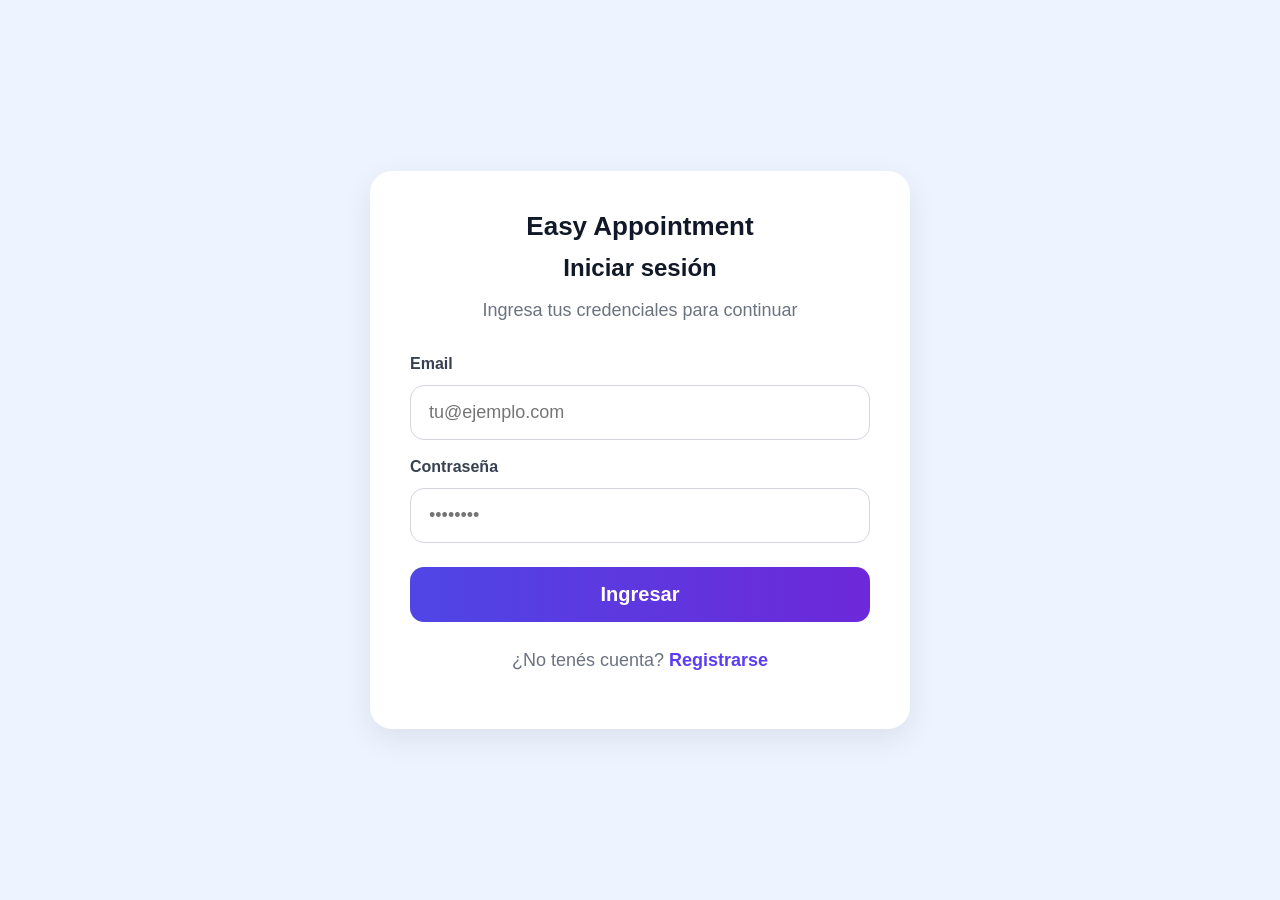
==== src/main/resources/static/admin.html @ d7b30b5c "Integro servicios, roles y frontend completo" ====
<!DOCTYPE html>
<html lang="es">
<head>
    <meta charset="UTF-8">
    <meta name="viewport" content="width=device-width, initial-scale=1.0">
    <title>Panel Administrador - Easy Appointment</title>
    <link rel="stylesheet" href="styles.css">
</head>
<body class="app-page">

    <header class="app-header">
        <div>
            <h1>Panel Administrador</h1>
            <p id="welcomeMessage"></p>
        </div>

        <button id="logoutButton" class="secondary-button">Cerrar sesión</button>
    </header>

    <main class="app-container">

        <section class="page-title-row">
            <h2>Gestión de servicios</h2>
        </section>

        <section class="app-card">
            <form id="serviceForm" class="admin-form">
                <div class="form-row">
                    <input type="text" id="serviceName" placeholder="Nombre del servicio">
                    <input type="number" id="serviceDuration" placeholder="Duración en minutos">
                    <input type="number" id="servicePrice" placeholder="Precio" step="0.01">
                    <button type="submit" class="primary-small-button">Crear servicio</button>
                </div>
            </form>

            <button id="btnLoadServices" class="secondary-button">Cargar servicios</button>

            <p id="servicesMessage" class="form-message"></p>

            <ul id="servicesList" class="professionals-list"></ul>
        </section>

        <section class="page-title-row">
            <h2>Gestión de profesionales</h2>
        </section>

        <section class="app-card">
            <form id="professionalForm" class="admin-form">
                <div class="form-row">
                    <input type="text" id="professionalFirstName" placeholder="Nombre">
                    <input type="text" id="professionalLastName" placeholder="Apellido">
                    <button type="submit" class="primary-small-button">Crear profesional</button>
                </div>
            </form>

            <button id="btnLoadProfessionals" class="secondary-button">Cargar profesionales</button>

            <p id="professionalsMessage" class="form-message"></p>

            <ul id="professionalsList" class="professionals-list"></ul>
        </section>

        <section class="page-title-row">
            <h2>Agenda general</h2>
        </section>

        <section class="app-card">
            <button id="btnLoadAllAppointments" class="primary-small-button">Cargar turnos</button>

            <p id="appointmentsMessage" class="form-message"></p>

            <div class="table-wrapper">
                <table class="appointments-table">
                    <thead>
                        <tr>
                            <th>Fecha</th>
                            <th>Hora</th>
                            <th>Cliente</th>
                            <th>Servicio</th>
                            <th>Profesional</th>
                            <th>Estado</th>
                            <th>Acción</th>
                        </tr>
                    </thead>
                    <tbody id="appointmentsTableBody">
                    </tbody>
                </table>
            </div>
        </section>

    </main>

    <script src="admin.js"></script>
</body>
</html>
---- src/main/resources/static/styles.css ----
* {
    box-sizing: border-box;
}

body {
    margin: 0;
    font-family: Arial, sans-serif;
    color: #111827;
}

/* =========================
   LOGIN / REGISTER
========================= */

.auth-page {
    min-height: 100vh;
    background-color: #eef4ff;
    display: flex;
    justify-content: center;
    align-items: center;
    padding: 24px;
}

.auth-container {
    width: 100%;
    max-width: 540px;
}

.auth-card {
    background-color: #ffffff;
    border-radius: 22px;
    padding: 40px;
    box-shadow: 0 10px 30px rgba(0, 0, 0, 0.08);
}

.brand-title {
    text-align: center;
    margin-top: 0;
    margin-bottom: 16px;
    font-size: 34px;
    font-weight: 700;
}

.auth-card h1,
.auth-card h2 {
    text-align: center;
    margin-top: 0;
    margin-bottom: 12px;
}

.auth-card h1 {
    font-size: 26px;
}

.auth-card h2 {
    font-size: 24px;
}

.auth-subtitle {
    text-align: center;
    color: #6b7280;
    font-size: 18px;
    margin-bottom: 28px;
}

.auth-form {
    display: flex;
    flex-direction: column;
    gap: 12px;
}

.auth-form label {
    font-size: 16px;
    font-weight: 700;
    color: #374151;
    margin-top: 6px;
}

.auth-form input {
    width: 100%;
    padding: 16px 18px;
    border: 1px solid #d1d5db;
    border-radius: 14px;
    font-size: 18px;
    background-color: #fff;
    outline: none;
    transition: all 0.2s ease;
}

.auth-form input:focus {
    border-color: #6d4cff;
    box-shadow: 0 0 0 3px rgba(109, 76, 255, 0.15);
}

.primary-button {
    width: 100%;
    margin-top: 12px;
    padding: 16px;
    border: none;
    border-radius: 14px;
    background: linear-gradient(90deg, #4f46e5, #6d28d9);
    color: white;
    font-size: 20px;
    font-weight: 700;
    cursor: pointer;
    transition: opacity 0.2s ease;
}

.primary-button:hover {
    opacity: 0.92;
}

.auth-link {
    text-align: center;
    margin-top: 28px;
    color: #6b7280;
    font-size: 18px;
}

.auth-link a {
    color: #5b3df5;
    font-weight: 700;
    text-decoration: none;
}

.auth-link a:hover {
    text-decoration: underline;
}

.auth-message {
    display: none;
    margin-top: 8px;
    padding: 14px 16px;
    border-radius: 12px;
    font-size: 16px;
    line-height: 1.4;
}

.auth-message.error {
    display: block;
    background-color: #fef2f2;
    border: 1px solid #fecaca;
    color: #dc2626;
}

.auth-message.success {
    display: block;
    background-color: #f0fdf4;
    border: 1px solid #bbf7d0;
    color: #16a34a;
}

/* =========================
   CLIENT HOME
========================= */

.app-page {
    min-height: 100vh;
    background: linear-gradient(135deg, #eef4ff, #fff1fb);
}

.app-header {
    display: flex;
    justify-content: space-between;
    align-items: center;
    padding: 28px 42px;
    background-color: #ffffff;
    border-bottom: 1px solid #e5e7eb;
}

.app-header h1 {
    margin: 0;
    font-size: 32px;
}

.app-header p {
    margin: 8px 0 0;
    color: #4b5563;
    font-size: 16px;
}

.app-container {
    width: 92%;
    max-width: 980px;
    margin: 32px auto;
}

.page-title-row {
    display: flex;
    justify-content: space-between;
    align-items: center;
    margin-bottom: 14px;
}

.page-title-row h2 {
    margin: 0;
    font-size: 26px;
}

.app-card {
    background-color: #ffffff;
    border-radius: 18px;
    padding: 28px;
    margin-bottom: 32px;
    box-shadow: 0 10px 28px rgba(15, 23, 42, 0.08);
}

.appointment-form {
    display: flex;
    flex-direction: column;
    gap: 18px;
}

.form-group {
    display: flex;
    flex-direction: column;
    gap: 8px;
}

.form-group label {
    font-weight: 700;
    color: #374151;
}

.form-group input,
.form-group select {
    width: 100%;
    padding: 14px 16px;
    border: 1px solid #d1d5db;
    border-radius: 12px;
    font-size: 16px;
    background-color: #ffffff;
    outline: none;
}

.form-group input:focus,
.form-group select:focus {
    border-color: #a855f7;
    box-shadow: 0 0 0 3px rgba(168, 85, 247, 0.16);
}

.primary-small-button {
    padding: 10px 18px;
    border: none;
    border-radius: 10px;
    background: linear-gradient(90deg, #7c3aed, #a21caf);
    color: white;
    font-weight: 700;
    cursor: pointer;
}

.secondary-button {
    padding: 10px 16px;
    border: none;
    border-radius: 10px;
    background-color: #f3f4f6;
    color: #374151;
    font-weight: 700;
    cursor: pointer;
}

.secondary-button:hover,
.primary-small-button:hover {
    opacity: 0.9;
}

.form-message {
    margin: 0;
    font-size: 15px;
}

.appointments-list {
    list-style: none;
    padding: 0;
    margin: 0;
}

.appointments-list li {
    display: flex;
    justify-content: space-between;
    align-items: center;
    gap: 16px;
    background-color: #f9fafb;
    border: 1px solid #e5e7eb;
    border-radius: 14px;
    padding: 18px;
    margin-bottom: 14px;
    font-size: 16px;
}

.appointments-list button {
    padding: 8px 14px;
    border: none;
    border-radius: 10px;
    background-color: #fee2e2;
    color: #dc2626;
    font-weight: 700;
    cursor: pointer;
}

.appointments-list button:hover {
    background-color: #fecaca;
}


/* =========================
   ADMIN PANEL
========================= */

.admin-form {
    margin-bottom: 18px;
}

.form-row {
    display: flex;
    gap: 12px;
    align-items: center;
    flex-wrap: wrap;
}

.form-row input {
    flex: 1;
    min-width: 180px;
    padding: 13px 15px;
    border: 1px solid #d1d5db;
    border-radius: 12px;
    font-size: 16px;
    outline: none;
}

.form-row input:focus {
    border-color: #a855f7;
    box-shadow: 0 0 0 3px rgba(168, 85, 247, 0.16);
}

.professionals-list {
    list-style: none;
    padding: 0;
    margin: 20px 0 0;
}

.professionals-list li {
    display: flex;
    justify-content: space-between;
    align-items: center;
    background-color: #f9fafb;
    border: 1px solid #e5e7eb;
    border-radius: 14px;
    padding: 14px 18px;
    margin-bottom: 12px;
    font-size: 16px;
}

.professionals-list button {
    border: none;
    border-radius: 10px;
    padding: 8px 14px;
    background-color: #fee2e2;
    color: #dc2626;
    font-weight: 700;
    cursor: pointer;
}

.professionals-list button:hover {
    background-color: #fecaca;
}

.table-wrapper {
    width: 100%;
    overflow-x: auto;
    margin-top: 18px;
}

.appointments-table {
    width: 100%;
    border-collapse: collapse;
    background-color: white;
    border-radius: 14px;
    overflow: hidden;
}

.appointments-table th,
.appointments-table td {
    padding: 14px 16px;
    text-align: left;
    border-bottom: 1px solid #e5e7eb;
}

.appointments-table th {
    background-color: #f9fafb;
    color: #374151;
    font-size: 14px;
    text-transform: uppercase;
}

.appointments-table td {
    font-size: 15px;
}

.appointments-table tr:hover {
    background-color: #f9fafb;
}

.appointments-table button {
    border: none;
    border-radius: 10px;
    padding: 8px 14px;
    background-color: #fee2e2;
    color: #dc2626;
    font-weight: 700;
    cursor: pointer;
}

.appointments-table button:hover {
    background-color: #fecaca;
}


.appointment-item {
    align-items: flex-start;
}

.appointment-info {
    display: flex;
    flex-direction: column;
    gap: 6px;
}

.appointment-info p {
    margin: 0;
    color: #374151;
}

.status {
    display: inline-block;
    padding: 4px 10px;
    border-radius: 999px;
    font-size: 13px;
    font-weight: 700;
}

.status.active {
    background-color: #dcfce7;
    color: #16a34a;
}

.status.cancelled {
    background-color: #fee2e2;
    color: #dc2626;
}

.status.finished {
    background-color: #e0e7ff;
    color: #4338ca;
}
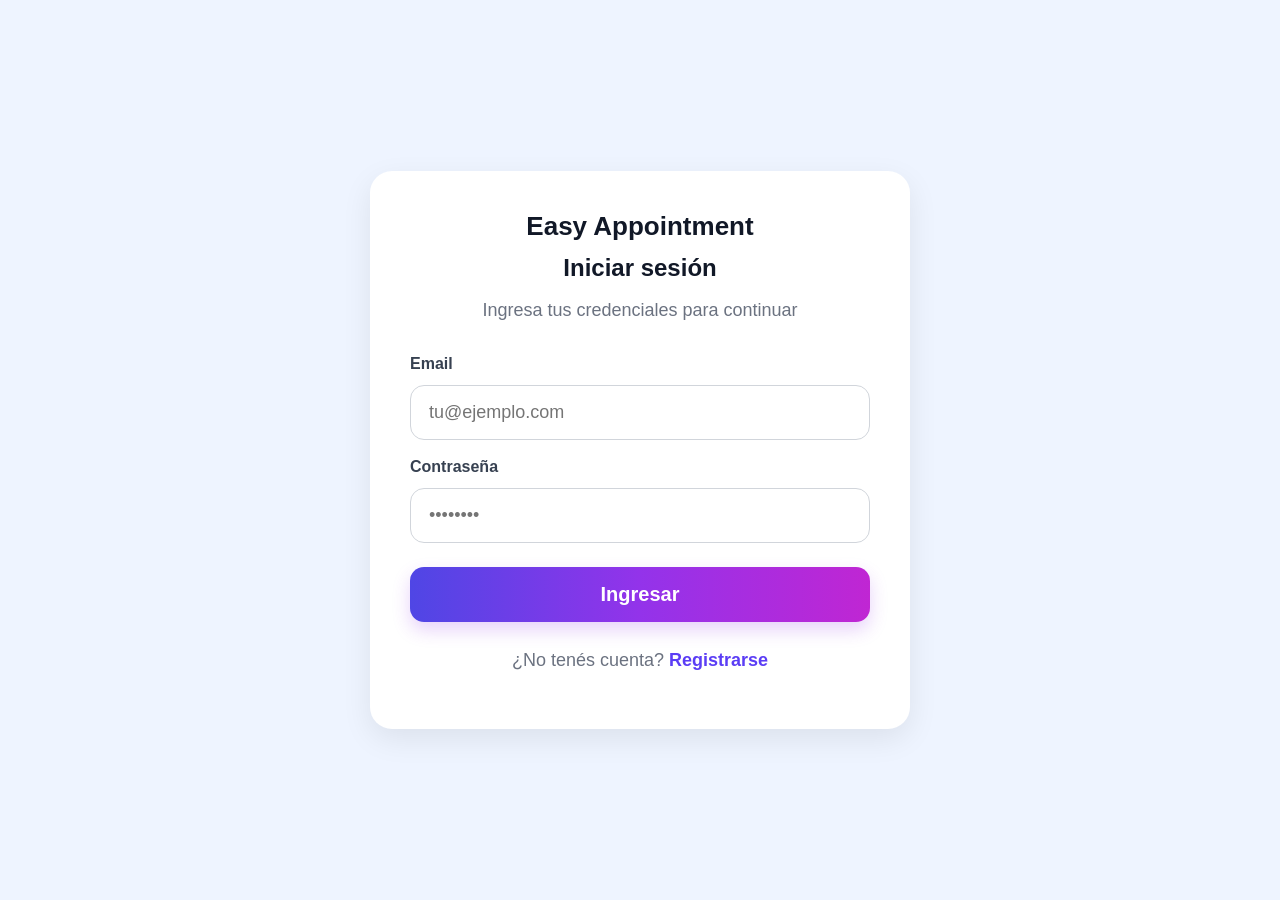
==== commit e425353b: "Mejoro diseño, validaciones y panel administrador" ====
--- a/src/main/resources/static/admin.html
+++ b/src/main/resources/static/admin.html
@@ -6,86 +6,133 @@
     <title>Panel Administrador - Easy Appointment</title>
     <link rel="stylesheet" href="styles.css">
 </head>
-<body class="app-page">
+<body class="app-page admin-page">
 
-    <header class="app-header">
-        <div>
+    <header class="app-header admin-header">
+        <div class="admin-header-content">
+            <span class="admin-eyebrow">Panel de gestión</span>
             <h1>Panel Administrador</h1>
             <p id="welcomeMessage"></p>
+            <p class="admin-header-subtitle">Gestioná servicios, profesionales y turnos desde un solo lugar.</p>
         </div>
 
         <button id="logoutButton" class="secondary-button">Cerrar sesión</button>
     </header>
 
-    <main class="app-container">
+    <main class="app-container admin-container">
 
-        <section class="page-title-row">
-            <h2>Gestión de servicios</h2>
+        <section class="dashboard-grid">
+            <article class="dashboard-card">
+                <span class="dashboard-label">Servicios</span>
+                <strong id="servicesCounter" class="dashboard-number">0</strong>
+            </article>
+
+            <article class="dashboard-card">
+                <span class="dashboard-label">Profesionales</span>
+                <strong id="professionalsCounter" class="dashboard-number">0</strong>
+            </article>
+
+            <article class="dashboard-card">
+                <span class="dashboard-label">Turnos activos</span>
+                <strong id="activeAppointmentsCounter" class="dashboard-number">0</strong>
+            </article>
+
+            <article class="dashboard-card">
+                <span class="dashboard-label">Turnos cancelados</span>
+                <strong id="cancelledAppointmentsCounter" class="dashboard-number">0</strong>
+            </article>
         </section>
 
-        <section class="app-card">
-            <form id="serviceForm" class="admin-form">
-                <div class="form-row">
-                    <input type="text" id="serviceName" placeholder="Nombre del servicio">
-                    <input type="number" id="serviceDuration" placeholder="Duración en minutos">
-                    <input type="number" id="servicePrice" placeholder="Precio" step="0.01">
-                    <button type="submit" class="primary-small-button">Crear servicio</button>
-                </div>
-            </form>
+        <section class="admin-tabs">
+            <button class="admin-section-tab active" data-target="servicesPanel" type="button">
+                Gestión de servicios
+            </button>
 
-            <button id="btnLoadServices" class="secondary-button">Cargar servicios</button>
+            <button class="admin-section-tab" data-target="professionalsPanel" type="button">
+                Gestión de profesionales
+            </button>
 
-            <p id="servicesMessage" class="form-message"></p>
-
-            <ul id="servicesList" class="professionals-list"></ul>
+            <button class="admin-section-tab" data-target="appointmentsPanel" type="button">
+                Agenda general
+            </button>
         </section>
 
-        <section class="page-title-row">
-            <h2>Gestión de profesionales</h2>
+        <section id="servicesPanel" class="admin-section-panel active">
+            <section class="page-title-row">
+                <h2>Gestión de servicios</h2>
+            </section>
+
+            <section class="app-card">
+                <form id="serviceForm" class="admin-form">
+                    <div class="form-row">
+                        <input type="text" id="serviceName" placeholder="Nombre del servicio" required>
+                        <input type="number" id="serviceDuration" placeholder="Duración en minutos" min="1" required>
+                        <input type="number" id="servicePrice" placeholder="Precio" min="0.01" step="0.01" required>
+                        <button type="submit" class="primary-small-button">Crear servicio</button>
+                    </div>
+                </form>
+
+                <p id="servicesMessage" class="form-message"></p>
+
+                <ul id="servicesList" class="professionals-list"></ul>
+            </section>
         </section>
 
-        <section class="app-card">
-            <form id="professionalForm" class="admin-form">
-                <div class="form-row">
-                    <input type="text" id="professionalFirstName" placeholder="Nombre">
-                    <input type="text" id="professionalLastName" placeholder="Apellido">
-                    <button type="submit" class="primary-small-button">Crear profesional</button>
-                </div>
-            </form>
+        <section id="professionalsPanel" class="admin-section-panel">
+            <section class="page-title-row">
+                <h2>Gestión de profesionales</h2>
+            </section>
 
-            <button id="btnLoadProfessionals" class="secondary-button">Cargar profesionales</button>
+            <section class="app-card">
+                <form id="professionalForm" class="admin-form">
+                    <div class="form-row">
+                        <input type="text" id="professionalFirstName" placeholder="Nombre" required>
+                        <input type="text" id="professionalLastName" placeholder="Apellido" required>
+                        <button type="submit" class="primary-small-button">Crear profesional</button>
+                    </div>
+                </form>
 
-            <p id="professionalsMessage" class="form-message"></p>
+                <p id="professionalsMessage" class="form-message"></p>
 
-            <ul id="professionalsList" class="professionals-list"></ul>
+                <ul id="professionalsList" class="professionals-list"></ul>
+            </section>
         </section>
 
-        <section class="page-title-row">
-            <h2>Agenda general</h2>
-        </section>
+        <section id="appointmentsPanel" class="admin-section-panel">
+            <section class="page-title-row agenda-header-row">
+                <h2>Agenda general</h2>
 
-        <section class="app-card">
-            <button id="btnLoadAllAppointments" class="primary-small-button">Cargar turnos</button>
+                <div class="filter-group">
+                    <label for="appointmentStatusFilter">Filtrar por estado</label>
+                    <select id="appointmentStatusFilter">
+                        <option value="ALL">Todos</option>
+                        <option value="ACTIVE">Activos</option>
+                        <option value="CANCELLED">Cancelados</option>
+                    </select>
+                </div>
+            </section>
 
-            <p id="appointmentsMessage" class="form-message"></p>
+            <section class="app-card agenda-card">
+                <p id="appointmentsMessage" class="form-message"></p>
 
-            <div class="table-wrapper">
-                <table class="appointments-table">
-                    <thead>
-                        <tr>
-                            <th>Fecha</th>
-                            <th>Hora</th>
-                            <th>Cliente</th>
-                            <th>Servicio</th>
-                            <th>Profesional</th>
-                            <th>Estado</th>
-                            <th>Acción</th>
-                        </tr>
-                    </thead>
-                    <tbody id="appointmentsTableBody">
-                    </tbody>
-                </table>
-            </div>
+                <div class="table-wrapper">
+                    <table class="appointments-table">
+                        <thead>
+                            <tr>
+                                <th>Fecha</th>
+                                <th>Hora</th>
+                                <th>Cliente</th>
+                                <th>Servicio</th>
+                                <th>Profesional</th>
+                                <th>Estado</th>
+                                <th>Acción</th>
+                            </tr>
+                        </thead>
+                        <tbody id="appointmentsTableBody">
+                        </tbody>
+                    </table>
+                </div>
+            </section>
         </section>
 
     </main>
--- a/src/main/resources/static/styles.css
+++ b/src/main/resources/static/styles.css
@@ -452,4 +452,864 @@
 .status.finished {
     background-color: #e0e7ff;
     color: #4338ca;
+}
+
+/* =========================
+   ICON BUTTONS / TOOLTIPS
+========================= */
+
+.icon-action-button {
+    position: relative;
+    width: 38px;
+    height: 38px;
+    border: none;
+    border-radius: 12px;
+    display: inline-flex;
+    justify-content: center;
+    align-items: center;
+    cursor: pointer;
+    font-size: 17px;
+    transition: transform 0.2s ease, background-color 0.2s ease, box-shadow 0.2s ease;
+}
+
+.danger-icon-button {
+    background-color: #fee2e2;
+    color: #dc2626;
+}
+
+.danger-icon-button:hover {
+    background-color: #fecaca;
+    transform: translateY(-2px);
+    box-shadow: 0 8px 18px rgba(220, 38, 38, 0.18);
+}
+
+.icon-action-button::after {
+    content: attr(data-tooltip);
+    position: absolute;
+    bottom: 120%;
+    right: 50%;
+    transform: translateX(50%) translateY(4px);
+    background-color: #111827;
+    color: #ffffff;
+    padding: 6px 10px;
+    border-radius: 8px;
+    font-size: 12px;
+    font-weight: 700;
+    white-space: nowrap;
+    opacity: 0;
+    pointer-events: none;
+    transition: opacity 0.2s ease, transform 0.2s ease;
+    z-index: 10;
+}
+
+.icon-action-button::before {
+    content: "";
+    position: absolute;
+    bottom: 105%;
+    right: 50%;
+    transform: translateX(50%);
+    border-width: 5px;
+    border-style: solid;
+    border-color: #111827 transparent transparent transparent;
+    opacity: 0;
+    transition: opacity 0.2s ease;
+    z-index: 10;
+}
+
+.icon-action-button:hover::after,
+.icon-action-button:hover::before {
+    opacity: 1;
+}
+
+.icon-action-button:hover::after {
+    transform: translateX(50%) translateY(0);
+}
+
+
+/* =========================
+   VISUAL UPGRADE
+========================= */
+
+.app-page {
+    background:
+        radial-gradient(circle at top left, rgba(124, 58, 237, 0.10), transparent 28%),
+        radial-gradient(circle at top right, rgba(236, 72, 153, 0.10), transparent 30%),
+        linear-gradient(135deg, #eef4ff, #fff1fb);
+}
+
+.app-header {
+    position: sticky;
+    top: 0;
+    z-index: 20;
+    background-color: rgba(255, 255, 255, 0.92);
+    backdrop-filter: blur(10px);
+    box-shadow: 0 4px 18px rgba(15, 23, 42, 0.06);
+}
+
+.app-header h1 {
+    letter-spacing: -0.5px;
+}
+
+.app-container {
+    animation: fadeInUp 0.35s ease;
+}
+
+.page-title-row h2 {
+    position: relative;
+    padding-left: 16px;
+}
+
+.page-title-row h2::before {
+    content: "";
+    position: absolute;
+    left: 0;
+    top: 4px;
+    width: 5px;
+    height: 28px;
+    border-radius: 999px;
+    background: linear-gradient(180deg, #7c3aed, #ec4899);
+}
+
+.app-card {
+    border: 1px solid rgba(226, 232, 240, 0.9);
+    transition: transform 0.2s ease, box-shadow 0.2s ease;
+}
+
+.app-card:hover {
+    transform: translateY(-2px);
+    box-shadow: 0 14px 34px rgba(15, 23, 42, 0.10);
+}
+
+.primary-button,
+.primary-small-button {
+    background: linear-gradient(90deg, #4f46e5, #9333ea, #c026d3);
+    box-shadow: 0 8px 18px rgba(147, 51, 234, 0.22);
+    transition: transform 0.2s ease, box-shadow 0.2s ease, opacity 0.2s ease;
+}
+
+.primary-button:hover,
+.primary-small-button:hover {
+    transform: translateY(-2px);
+    box-shadow: 0 12px 26px rgba(147, 51, 234, 0.28);
+    opacity: 0.96;
+}
+
+.secondary-button {
+    transition: transform 0.2s ease, background-color 0.2s ease;
+}
+
+.secondary-button:hover {
+    transform: translateY(-1px);
+    background-color: #e5e7eb;
+}
+
+.professionals-list li,
+.appointments-list li {
+    transition: transform 0.2s ease, border-color 0.2s ease, box-shadow 0.2s ease;
+}
+
+.professionals-list li:hover,
+.appointments-list li:hover {
+    transform: translateX(4px);
+    border-color: rgba(168, 85, 247, 0.35);
+    box-shadow: 0 8px 20px rgba(15, 23, 42, 0.06);
+}
+
+.form-row input,
+.form-group input,
+.form-group select {
+    transition: border-color 0.2s ease, box-shadow 0.2s ease, transform 0.2s ease;
+}
+
+.form-row input:focus,
+.form-group input:focus,
+.form-group select:focus {
+    transform: translateY(-1px);
+}
+
+.appointments-table {
+    box-shadow: 0 8px 22px rgba(15, 23, 42, 0.04);
+}
+
+.appointments-table th {
+    letter-spacing: 0.4px;
+}
+
+.appointments-table tr {
+    transition: background-color 0.2s ease;
+}
+
+.status {
+    letter-spacing: 0.3px;
+}
+
+@keyframes fadeInUp {
+    from {
+        opacity: 0;
+        transform: translateY(12px);
+    }
+
+    to {
+        opacity: 1;
+        transform: translateY(0);
+    }
+}
+
+
+/* =========================
+   FORM MESSAGES
+========================= */
+
+.form-message {
+    display: none;
+    margin-top: 4px;
+    padding: 14px 16px;
+    border-radius: 12px;
+    font-size: 15px;
+    font-weight: 600;
+}
+
+.form-message.success {
+    display: block;
+    background-color: #f0fdf4;
+    border: 1px solid #bbf7d0;
+    color: #16a34a;
+}
+
+.form-message.error {
+    display: block;
+    background-color: #fef2f2;
+    border: 1px solid #fecaca;
+    color: #dc2626;
+}
+
+.form-message.info {
+    display: block;
+    background-color: #eff6ff;
+    border: 1px solid #bfdbfe;
+    color: #2563eb;
+}
+
+
+/* =========================
+   COMPACT APPOINTMENT CARDS
+========================= */
+
+.appointments-list {
+    display: grid;
+    grid-template-columns: repeat(auto-fit, minmax(340px, 1fr));
+    gap: 14px;
+}
+
+.appointments-list li {
+    margin-bottom: 0;
+    padding: 16px 18px;
+    min-height: auto;
+}
+
+.appointment-info {
+    gap: 4px;
+}
+
+.appointment-info p {
+    line-height: 1.35;
+}
+/* =========================
+   ADMIN TABLE POLISH
+========================= */
+
+.appointments-table {
+    min-width: 920px;
+}
+
+.appointments-table th,
+.appointments-table td {
+    white-space: nowrap;
+    vertical-align: middle;
+}
+
+.appointments-table th:nth-child(1),
+.appointments-table td:nth-child(1) {
+    min-width: 115px;
+}
+
+.appointments-table th:nth-child(2),
+.appointments-table td:nth-child(2) {
+    min-width: 85px;
+}
+
+.appointments-table th:nth-child(4),
+.appointments-table td:nth-child(4),
+.appointments-table th:nth-child(5),
+.appointments-table td:nth-child(5) {
+    min-width: 150px;
+}
+
+/* =========================
+   ADMIN DASHBOARD COUNTERS
+========================= */
+
+.dashboard-grid {
+    display: grid;
+    grid-template-columns: repeat(auto-fit, minmax(180px, 1fr));
+    gap: 18px;
+    margin-bottom: 34px;
+}
+
+.dashboard-card {
+    background-color: #ffffff;
+    border: 1px solid rgba(226, 232, 240, 0.9);
+    border-radius: 18px;
+    padding: 22px;
+    box-shadow: 0 10px 28px rgba(15, 23, 42, 0.07);
+    transition: transform 0.2s ease, box-shadow 0.2s ease;
+}
+
+.dashboard-card:hover {
+    transform: translateY(-3px);
+    box-shadow: 0 14px 34px rgba(15, 23, 42, 0.10);
+}
+
+.dashboard-label {
+    display: block;
+    color: #6b7280;
+    font-weight: 700;
+    margin-bottom: 10px;
+}
+
+.dashboard-number {
+    display: block;
+    font-size: 34px;
+    color: #111827;
+}
+
+/* =========================
+   ADMIN AGENDA FILTER
+========================= */
+
+.agenda-header-row {
+    gap: 18px;
+}
+
+.filter-group {
+    display: flex;
+    align-items: center;
+    gap: 10px;
+}
+
+.filter-group label {
+    color: #374151;
+    font-weight: 700;
+}
+
+.filter-group select {
+    padding: 10px 14px;
+    border: 1px solid #d1d5db;
+    border-radius: 12px;
+    background-color: #ffffff;
+    font-size: 15px;
+    outline: none;
+}
+
+.filter-group select:focus {
+    border-color: #a855f7;
+    box-shadow: 0 0 0 3px rgba(168, 85, 247, 0.16);
+}
+
+@media (max-width: 700px) {
+    .agenda-header-row {
+        flex-direction: column;
+        align-items: flex-start;
+    }
+
+    .filter-group {
+        width: 100%;
+        flex-direction: column;
+        align-items: flex-start;
+    }
+
+    .filter-group select {
+        width: 100%;
+    }
+}
+
+/* =========================
+   ADMIN RESTRUCTURE
+========================= */
+
+.admin-page .app-container,
+.admin-container {
+    max-width: 1280px;
+}
+
+.admin-header {
+    background:
+        radial-gradient(circle at top left, rgba(124, 58, 237, 0.14), transparent 32%),
+        radial-gradient(circle at top right, rgba(236, 72, 153, 0.12), transparent 34%),
+        rgba(255, 255, 255, 0.94);
+}
+
+.admin-header-content {
+    display: flex;
+    flex-direction: column;
+    gap: 4px;
+}
+
+.admin-eyebrow {
+    width: fit-content;
+    padding: 6px 12px;
+    border-radius: 999px;
+    background-color: #f3e8ff;
+    color: #7c3aed;
+    font-size: 13px;
+    font-weight: 800;
+}
+
+.admin-header-subtitle {
+    margin: 4px 0 0;
+    color: #6b7280;
+    font-size: 15px;
+}
+
+.admin-tabs {
+    display: grid;
+    grid-template-columns: repeat(3, 1fr);
+    gap: 18px;
+    margin-bottom: 28px;
+}
+
+.admin-section-tab {
+    padding: 18px 20px;
+    border: 1px solid rgba(226, 232, 240, 0.95);
+    border-radius: 18px;
+    background-color: #ffffff;
+    color: #374151;
+    font-size: 17px;
+    font-weight: 800;
+    cursor: pointer;
+    box-shadow: 0 10px 26px rgba(15, 23, 42, 0.06);
+    transition: transform 0.2s ease, box-shadow 0.2s ease, border-color 0.2s ease, color 0.2s ease;
+}
+
+.admin-section-tab:hover {
+    transform: translateY(-2px);
+    border-color: rgba(168, 85, 247, 0.45);
+    box-shadow: 0 14px 34px rgba(15, 23, 42, 0.10);
+}
+
+.admin-section-tab.active {
+    color: #ffffff;
+    border-color: transparent;
+    background: linear-gradient(90deg, #4f46e5, #9333ea, #c026d3);
+    box-shadow: 0 14px 30px rgba(147, 51, 234, 0.24);
+}
+
+.admin-section-panel {
+    display: none;
+    animation: fadeInUp 0.25s ease;
+}
+
+.admin-section-panel.active {
+    display: block;
+}
+
+.agenda-card {
+    padding: 22px;
+}
+
+.agenda-card .table-wrapper {
+    overflow-x: visible;
+}
+
+.appointments-table {
+    width: 100%;
+    min-width: 0;
+    table-layout: auto;
+}
+
+.appointments-table th,
+.appointments-table td {
+    padding: 12px 14px;
+    white-space: nowrap;
+}
+
+.appointments-table th:nth-child(1),
+.appointments-table td:nth-child(1) {
+    width: 110px;
+}
+
+.appointments-table th:nth-child(2),
+.appointments-table td:nth-child(2) {
+    width: 80px;
+}
+
+.appointments-table th:nth-child(6),
+.appointments-table td:nth-child(6) {
+    width: 120px;
+}
+
+.appointments-table th:nth-child(7),
+.appointments-table td:nth-child(7) {
+    width: 110px;
+}
+
+@media (max-width: 900px) {
+    .admin-tabs {
+        grid-template-columns: 1fr;
+    }
+
+    .agenda-card .table-wrapper {
+        overflow-x: auto;
+    }
+
+    .appointments-table {
+        min-width: 820px;
+    }
+}
+
+/* =========================
+   TEXT POLISH - ADMIN LISTS & TABLE
+========================= */
+
+.professionals-list li span {
+    font-size: 15px;
+    font-weight: 700;
+    color: #1f2937;
+    letter-spacing: 0.1px;
+}
+
+.appointments-table th {
+    font-size: 13px;
+    font-weight: 900;
+    color: #374151;
+    text-transform: uppercase;
+    letter-spacing: 0.5px;
+}
+
+.appointments-table td {
+    font-size: 14px;
+    font-weight: 600;
+    color: #1f2937;
+}
+
+.appointments-table tbody tr:hover {
+    background-color: #faf5ff;
+}
+
+.appointments-table td:nth-child(3),
+.appointments-table td:nth-child(4),
+.appointments-table td:nth-child(5) {
+    font-weight: 700;
+}
+
+.appointments-table td:nth-child(1),
+.appointments-table td:nth-child(2) {
+    color: #4b5563;
+    font-weight: 800;
+}
+
+.app-card {
+    color: #111827;
+}
+
+/* =========================
+   LOGOUT BUTTON
+========================= */
+
+.app-header .secondary-button {
+    border: none;
+    border-radius: 16px;
+    padding: 14px 22px;
+    background: linear-gradient(90deg, #f3f4f6, #ffffff);
+    color: #374151;
+    font-weight: 900;
+    box-shadow: 0 8px 20px rgba(15, 23, 42, 0.08);
+    transition: transform 0.2s ease, box-shadow 0.2s ease, background 0.2s ease, color 0.2s ease;
+}
+
+.app-header .secondary-button:hover {
+    transform: translateY(-2px);
+    color: #ffffff;
+    background: linear-gradient(90deg, #ef4444, #dc2626);
+    box-shadow: 0 12px 26px rgba(220, 38, 38, 0.22);
+}
+
+/* =========================
+   CLIENT APPOINTMENTS POLISH
+========================= */
+
+.client-appointments-header {
+    gap: 18px;
+}
+
+.appointments-list {
+    display: grid;
+    grid-template-columns: repeat(auto-fit, minmax(360px, 1fr));
+    gap: 16px;
+}
+
+.appointments-list li {
+    margin-bottom: 0;
+    padding: 18px 20px;
+    min-height: auto;
+    align-items: center;
+}
+
+.appointment-info p {
+    margin: 3px 0;
+    font-size: 15px;
+    color: #374151;
+}
+
+.appointment-info strong {
+    color: #1f2937;
+    font-weight: 900;
+}
+
+.appointment-item button {
+    border: none;
+    border-radius: 12px;
+    padding: 10px 16px;
+    background-color: #fee2e2;
+    color: #dc2626;
+    font-weight: 900;
+    cursor: pointer;
+    transition: transform 0.2s ease, box-shadow 0.2s ease, background-color 0.2s ease;
+}
+
+.appointment-item button:hover {
+    transform: translateY(-2px);
+    background-color: #fecaca;
+    box-shadow: 0 8px 18px rgba(220, 38, 38, 0.18);
+}
+
+/* =========================
+   CLIENT APPOINTMENT CARDS
+========================= */
+
+.client-appointments-header {
+    display: flex;
+    justify-content: space-between;
+    align-items: center;
+    gap: 16px;
+}
+
+.appointments-list {
+    list-style: none;
+    padding: 0;
+    margin: 0;
+    display: grid;
+    grid-template-columns: repeat(auto-fit, minmax(320px, 1fr));
+    gap: 18px;
+}
+
+.appointment-item {
+    display: flex;
+    flex-direction: column;
+    justify-content: space-between;
+    gap: 16px;
+    padding: 20px;
+    border-radius: 18px;
+    background:
+        linear-gradient(180deg, #ffffff, #f9fafb);
+    border: 1px solid rgba(209, 213, 219, 0.9);
+    box-shadow: 0 8px 22px rgba(15, 23, 42, 0.05);
+    transition: transform 0.2s ease, box-shadow 0.2s ease, border-color 0.2s ease;
+}
+
+.appointment-item:hover {
+    transform: translateY(-3px);
+    border-color: rgba(168, 85, 247, 0.35);
+    box-shadow: 0 14px 30px rgba(15, 23, 42, 0.10);
+}
+
+.appointment-info {
+    width: 100%;
+}
+
+.appointment-card-header {
+    display: flex;
+    justify-content: space-between;
+    align-items: flex-start;
+    gap: 14px;
+    margin-bottom: 16px;
+}
+
+.appointment-service-name {
+    display: block;
+    color: #111827;
+    font-size: 17px;
+    font-weight: 900;
+}
+
+.appointment-professional-name {
+    margin: 5px 0 0;
+    color: #6b7280;
+    font-size: 14px;
+    font-weight: 700;
+}
+
+.appointment-details-grid {
+    display: grid;
+    grid-template-columns: repeat(2, 1fr);
+    gap: 12px;
+}
+
+.appointment-detail {
+    padding: 12px;
+    border-radius: 14px;
+    background-color: #ffffff;
+    border: 1px solid #e5e7eb;
+}
+
+.appointment-detail span {
+    display: block;
+    margin-bottom: 4px;
+    color: #6b7280;
+    font-size: 12px;
+    font-weight: 800;
+    text-transform: uppercase;
+    letter-spacing: 0.4px;
+}
+
+.appointment-detail strong {
+    color: #111827;
+    font-size: 15px;
+    font-weight: 900;
+}
+
+.appointment-actions {
+    display: flex;
+    justify-content: flex-end;
+}
+
+.cancel-appointment-button {
+    border: none;
+    border-radius: 12px;
+    padding: 10px 16px;
+    background-color: #fee2e2;
+    color: #dc2626;
+    font-weight: 900;
+    cursor: pointer;
+    transition: transform 0.2s ease, box-shadow 0.2s ease, background-color 0.2s ease;
+}
+
+.cancel-appointment-button:hover {
+    transform: translateY(-2px);
+    background-color: #fecaca;
+    box-shadow: 0 8px 18px rgba(220, 38, 38, 0.18);
+}
+
+.empty-appointments {
+    grid-column: 1 / -1;
+    padding: 28px;
+    border-radius: 18px;
+    background-color: #ffffff;
+    border: 1px dashed #c4b5fd;
+    text-align: center;
+    color: #6b7280;
+}
+
+.empty-appointments strong {
+    display: block;
+    margin-bottom: 6px;
+    color: #111827;
+    font-size: 18px;
+}
+
+.empty-appointments span {
+    font-size: 14px;
+    font-weight: 600;
+}
+
+@media (max-width: 700px) {
+    .client-appointments-header {
+        flex-direction: column;
+        align-items: flex-start;
+    }
+
+    .appointments-list {
+        grid-template-columns: 1fr;
+    }
+
+    .appointment-card-header {
+        flex-direction: column;
+    }
+
+    .appointment-details-grid {
+        grid-template-columns: 1fr;
+    }
+
+    .appointment-actions {
+        justify-content: stretch;
+    }
+
+    .cancel-appointment-button {
+        width: 100%;
+    }
+}
+
+/* =========================
+   EMPTY APPOINTMENTS STATE
+========================= */
+
+.appointments-list .empty-appointments {
+    grid-column: 1 / -1;
+    display: flex;
+    flex-direction: column;
+    align-items: center;
+    justify-content: center;
+
+    min-height: 170px;
+    padding: 32px 24px;
+    border-radius: 20px;
+
+    background:
+        linear-gradient(180deg, #ffffff, #faf5ff);
+    border: 1px dashed #c4b5fd;
+    box-shadow: 0 8px 22px rgba(15, 23, 42, 0.05);
+
+    text-align: center;
+}
+
+.empty-icon {
+    width: 46px;
+    height: 46px;
+    margin-bottom: 12px;
+
+    display: flex;
+    align-items: center;
+    justify-content: center;
+
+    border-radius: 999px;
+    background-color: #f3e8ff;
+    font-size: 22px;
+}
+
+.appointments-list .empty-appointments strong {
+    display: block;
+    margin-bottom: 6px;
+    color: #111827;
+    font-size: 18px;
+    font-weight: 900;
+}
+
+.appointments-list .empty-appointments span {
+    display: block;
+    max-width: 420px;
+    color: #6b7280;
+    font-size: 14px;
+    font-weight: 700;
+}
+
+.app-container {
+    padding-top: 36px;
+}
+
+.appointment-cancelled {
+    opacity: 0.82;
+}
+
+.appointment-cancelled:hover {
+    opacity: 1;
 }
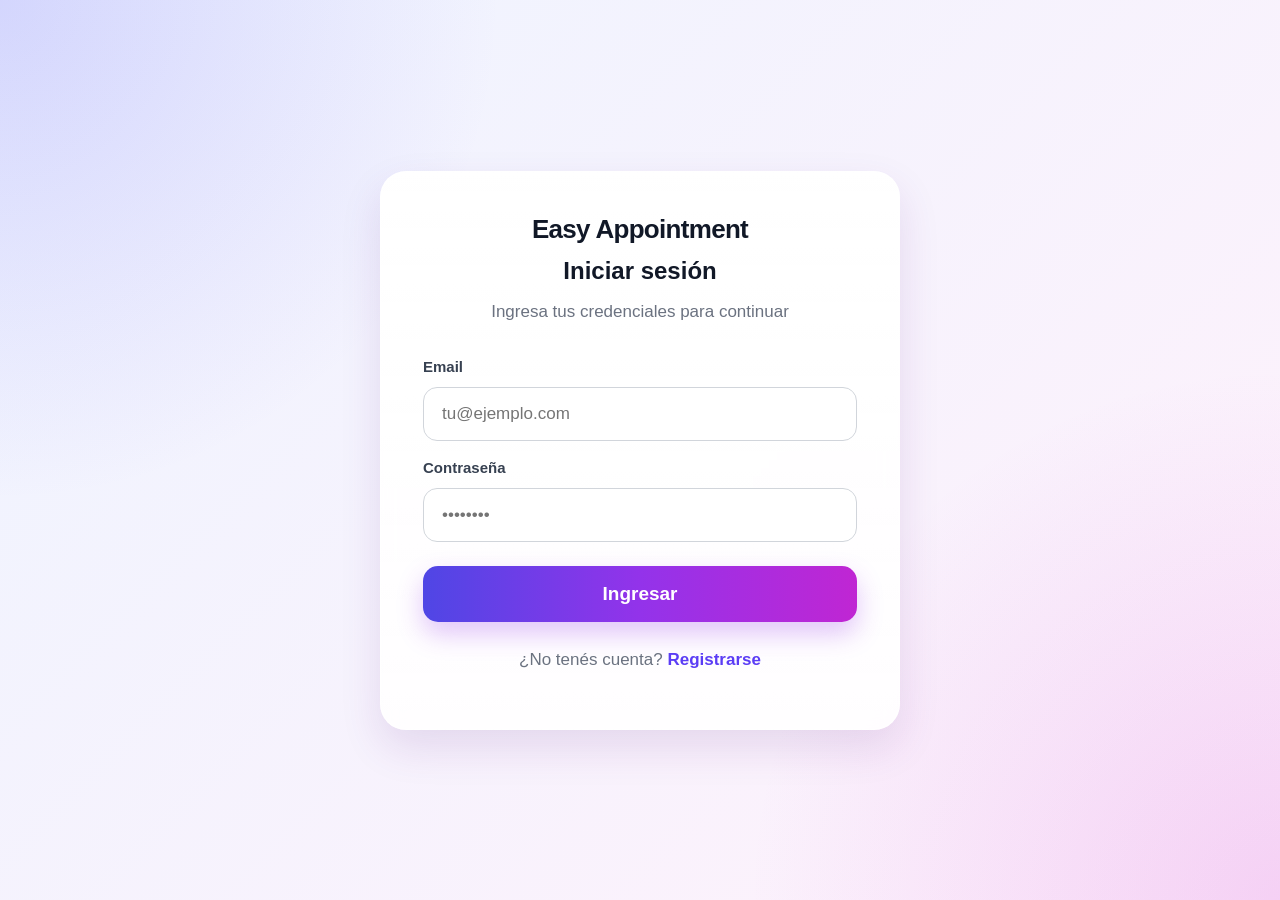
==== commit 1283e845: "Agrego filtros avanzados en agenda administrativa" ====
--- a/src/main/resources/static/admin.html
+++ b/src/main/resources/static/admin.html
@@ -99,17 +99,47 @@
         </section>
 
         <section id="appointmentsPanel" class="admin-section-panel">
-            <section class="page-title-row agenda-header-row">
+            <section class="page-title-row agenda-title-row">
                 <h2>Agenda general</h2>
+            </section>
 
+            <section class="agenda-filters app-card">
                 <div class="filter-group">
-                    <label for="appointmentStatusFilter">Filtrar por estado</label>
+                    <label for="appointmentStatusFilter">Estado</label>
                     <select id="appointmentStatusFilter">
                         <option value="ALL">Todos</option>
                         <option value="ACTIVE">Activos</option>
                         <option value="CANCELLED">Cancelados</option>
                     </select>
                 </div>
+
+                <div class="filter-group">
+                    <label for="appointmentProfessionalFilter">Profesional</label>
+                    <select id="appointmentProfessionalFilter">
+                        <option value="ALL">Todos</option>
+                    </select>
+                </div>
+
+                <div class="filter-group">
+                    <label for="appointmentServiceFilter">Servicio</label>
+                    <select id="appointmentServiceFilter">
+                        <option value="ALL">Todos</option>
+                    </select>
+                </div>
+
+                <div class="filter-group">
+                    <label for="appointmentDateFilter">Fecha</label>
+                    <input type="date" id="appointmentDateFilter">
+                </div>
+
+                <div class="filter-group">
+                    <label for="appointmentSearchInput">Buscar cliente</label>
+                    <input type="text" id="appointmentSearchInput" placeholder="Nombre del cliente">
+                </div>
+
+                <button type="button" id="clearAppointmentFiltersButton" class="secondary-button">
+                    Limpiar filtros
+                </button>
             </section>
 
             <section class="app-card agenda-card">
@@ -128,8 +158,7 @@
                                 <th>Acción</th>
                             </tr>
                         </thead>
-                        <tbody id="appointmentsTableBody">
-                        </tbody>
+                        <tbody id="appointmentsTableBody"></tbody>
                     </table>
                 </div>
             </section>
--- a/src/main/resources/static/styles.css
+++ b/src/main/resources/static/styles.css
@@ -1,11 +1,59 @@
+/* =========================
+   GLOBAL SETTINGS
+========================= */
+
+:root {
+    --color-primary: #5b4df5;
+    --color-primary-dark: #4f46e5;
+    --color-purple: #9333ea;
+    --color-pink: #c026d3;
+
+    --color-bg-left: #eef2ff;
+    --color-bg-right: #fff1fb;
+
+    --color-text: #111827;
+    --color-muted: #6b7280;
+    --color-border: #e5e7eb;
+    --color-card: #ffffff;
+
+    --color-success-bg: #dcfce7;
+    --color-success-text: #16a34a;
+    --color-success-border: #bbf7d0;
+
+    --color-error-bg: #fee2e2;
+    --color-error-text: #dc2626;
+    --color-error-border: #fecaca;
+
+    --shadow-soft: 0 14px 36px rgba(15, 23, 42, 0.08);
+    --shadow-medium: 0 18px 42px rgba(88, 28, 135, 0.12);
+    --radius-card: 22px;
+    --radius-input: 14px;
+    --gradient-main: linear-gradient(90deg, #4f46e5, #9333ea, #c026d3);
+}
+
 * {
     box-sizing: border-box;
+}
+
+html {
+    scroll-behavior: smooth;
 }
 
 body {
     margin: 0;
     font-family: Arial, sans-serif;
-    color: #111827;
+    color: var(--color-text);
+    background-color: #f8fafc;
+}
+
+button,
+input,
+select {
+    font-family: inherit;
+}
+
+button {
+    cursor: pointer;
 }
 
 /* =========================
@@ -14,7 +62,10 @@
 
 .auth-page {
     min-height: 100vh;
-    background-color: #eef4ff;
+    background:
+        radial-gradient(circle at top left, rgba(91, 77, 245, 0.18), transparent 32%),
+        radial-gradient(circle at bottom right, rgba(192, 38, 211, 0.16), transparent 34%),
+        linear-gradient(135deg, #eef4ff, #fff1fb);
     display: flex;
     justify-content: center;
     align-items: center;
@@ -23,22 +74,27 @@
 
 .auth-container {
     width: 100%;
-    max-width: 540px;
+    max-width: 520px;
 }
 
 .auth-card {
-    background-color: #ffffff;
-    border-radius: 22px;
-    padding: 40px;
-    box-shadow: 0 10px 30px rgba(0, 0, 0, 0.08);
+    background:
+        linear-gradient(180deg, rgba(255, 255, 255, 0.96), rgba(255, 255, 255, 0.90));
+    border: 1px solid rgba(255, 255, 255, 0.7);
+    border-radius: 26px;
+    padding: 42px;
+    box-shadow: var(--shadow-medium);
+    backdrop-filter: blur(10px);
 }
 
 .brand-title {
     text-align: center;
     margin-top: 0;
     margin-bottom: 16px;
-    font-size: 34px;
-    font-weight: 700;
+    font-size: 32px;
+    font-weight: 900;
+    letter-spacing: -0.7px;
+    color: #111827;
 }
 
 .auth-card h1,
@@ -46,21 +102,24 @@
     text-align: center;
     margin-top: 0;
     margin-bottom: 12px;
+    color: #111827;
 }
 
 .auth-card h1 {
     font-size: 26px;
+    font-weight: 900;
 }
 
 .auth-card h2 {
     font-size: 24px;
+    font-weight: 900;
 }
 
 .auth-subtitle {
     text-align: center;
-    color: #6b7280;
-    font-size: 18px;
-    margin-bottom: 28px;
+    color: var(--color-muted);
+    font-size: 17px;
+    margin-bottom: 30px;
 }
 
 .auth-form {
@@ -70,8 +129,8 @@
 }
 
 .auth-form label {
-    font-size: 16px;
-    font-weight: 700;
+    font-size: 15px;
+    font-weight: 800;
     color: #374151;
     margin-top: 6px;
 }
@@ -80,46 +139,29 @@
     width: 100%;
     padding: 16px 18px;
     border: 1px solid #d1d5db;
-    border-radius: 14px;
-    font-size: 18px;
-    background-color: #fff;
+    border-radius: var(--radius-input);
+    font-size: 17px;
+    background-color: #ffffff;
     outline: none;
-    transition: all 0.2s ease;
+    transition: border-color 0.2s ease, box-shadow 0.2s ease, background-color 0.2s ease;
 }
 
 .auth-form input:focus {
-    border-color: #6d4cff;
-    box-shadow: 0 0 0 3px rgba(109, 76, 255, 0.15);
-}
-
-.primary-button {
-    width: 100%;
-    margin-top: 12px;
-    padding: 16px;
-    border: none;
-    border-radius: 14px;
-    background: linear-gradient(90deg, #4f46e5, #6d28d9);
-    color: white;
-    font-size: 20px;
-    font-weight: 700;
-    cursor: pointer;
-    transition: opacity 0.2s ease;
-}
-
-.primary-button:hover {
-    opacity: 0.92;
+    border-color: #8b5cf6;
+    box-shadow: 0 0 0 4px rgba(139, 92, 246, 0.16);
+    background-color: #ffffff;
 }
 
 .auth-link {
     text-align: center;
     margin-top: 28px;
-    color: #6b7280;
-    font-size: 18px;
+    color: var(--color-muted);
+    font-size: 17px;
 }
 
 .auth-link a {
     color: #5b3df5;
-    font-weight: 700;
+    font-weight: 900;
     text-decoration: none;
 }
 
@@ -127,436 +169,181 @@
     text-decoration: underline;
 }
 
-.auth-message {
+/* =========================
+   GENERAL BUTTONS
+========================= */
+
+.primary-button {
+    width: 100%;
+    margin-top: 12px;
+    padding: 17px;
+    border: none;
+    border-radius: 15px;
+    background: var(--gradient-main);
+    color: white;
+    font-size: 19px;
+    font-weight: 900;
+    cursor: pointer;
+    box-shadow: 0 12px 26px rgba(147, 51, 234, 0.28);
+    transition: transform 0.2s ease, box-shadow 0.2s ease, opacity 0.2s ease;
+}
+
+.primary-button:hover {
+    transform: translateY(-2px);
+    box-shadow: 0 16px 34px rgba(147, 51, 234, 0.34);
+    opacity: 0.96;
+}
+
+.primary-small-button {
+    border: none;
+    border-radius: 13px;
+    padding: 13px 20px;
+    background: var(--gradient-main);
+    color: white;
+    font-weight: 900;
+    cursor: pointer;
+    box-shadow: 0 10px 22px rgba(147, 51, 234, 0.24);
+    transition: transform 0.2s ease, box-shadow 0.2s ease, opacity 0.2s ease;
+    white-space: nowrap;
+}
+
+.primary-small-button:hover {
+    transform: translateY(-2px);
+    box-shadow: 0 14px 30px rgba(147, 51, 234, 0.30);
+    opacity: 0.96;
+}
+
+.secondary-button {
+    border: none;
+    border-radius: 16px;
+    padding: 14px 22px;
+    background: #ffffff;
+    color: #374151;
+    font-weight: 900;
+    cursor: pointer;
+    box-shadow: 0 12px 30px rgba(15, 23, 42, 0.08);
+    transition: transform 0.2s ease, box-shadow 0.2s ease, background 0.2s ease, color 0.2s ease;
+}
+
+.secondary-button:hover {
+    transform: translateY(-2px);
+    color: #ffffff;
+    background: linear-gradient(90deg, #ef4444, #dc2626);
+    box-shadow: 0 14px 30px rgba(220, 38, 38, 0.24);
+}
+
+/* =========================
+   MESSAGES
+========================= */
+
+.auth-message,
+.form-message {
     display: none;
-    margin-top: 8px;
+    margin-top: 10px;
     padding: 14px 16px;
-    border-radius: 12px;
-    font-size: 16px;
+    border-radius: 14px;
+    font-size: 15px;
     line-height: 1.4;
-}
-
-.auth-message.error {
+    font-weight: 800;
+}
+
+.auth-message.error,
+.form-message.error {
     display: block;
     background-color: #fef2f2;
-    border: 1px solid #fecaca;
-    color: #dc2626;
-}
-
-.auth-message.success {
+    border: 1px solid var(--color-error-border);
+    color: var(--color-error-text);
+}
+
+.auth-message.success,
+.form-message.success {
     display: block;
     background-color: #f0fdf4;
-    border: 1px solid #bbf7d0;
-    color: #16a34a;
-}
-
-/* =========================
-   CLIENT HOME
+    border: 1px solid var(--color-success-border);
+    color: var(--color-success-text);
+}
+
+.form-message.info {
+    display: block;
+    background-color: #eff6ff;
+    border: 1px solid #bfdbfe;
+    color: #2563eb;
+}
+
+/* =========================
+   APP LAYOUT
 ========================= */
 
 .app-page {
     min-height: 100vh;
-    background: linear-gradient(135deg, #eef4ff, #fff1fb);
+    background:
+        radial-gradient(circle at 18% 20%, rgba(91, 77, 245, 0.13), transparent 28%),
+        radial-gradient(circle at 82% 28%, rgba(192, 38, 211, 0.12), transparent 30%),
+        linear-gradient(135deg, var(--color-bg-left), var(--color-bg-right));
 }
 
 .app-header {
+    min-height: 150px;
     display: flex;
     justify-content: space-between;
     align-items: center;
-    padding: 28px 42px;
-    background-color: #ffffff;
-    border-bottom: 1px solid #e5e7eb;
+    padding: 34px 56px;
+    background:
+        radial-gradient(circle at top left, rgba(91, 77, 245, 0.13), transparent 32%),
+        radial-gradient(circle at top right, rgba(236, 72, 153, 0.12), transparent 36%),
+        rgba(255, 255, 255, 0.90);
+    border-bottom: 1px solid rgba(226, 232, 240, 0.85);
+    box-shadow: 0 8px 28px rgba(15, 23, 42, 0.04);
 }
 
 .app-header h1 {
     margin: 0;
-    font-size: 32px;
+    font-size: 36px;
+    line-height: 1.1;
+    font-weight: 900;
+    letter-spacing: -0.8px;
+    color: #111827;
 }
 
 .app-header p {
-    margin: 8px 0 0;
+    margin: 10px 0 0;
+    font-size: 18px;
     color: #4b5563;
-    font-size: 16px;
+    font-weight: 600;
 }
 
 .app-container {
-    width: 92%;
-    max-width: 980px;
-    margin: 32px auto;
+    width: 100%;
+    max-width: 1120px;
+    margin: 0 auto;
+    padding: 48px 24px 72px;
+}
+
+.app-card {
+    background:
+        linear-gradient(180deg, rgba(255, 255, 255, 0.98), rgba(255, 255, 255, 0.94));
+    border: 1px solid rgba(226, 232, 240, 0.9);
+    border-radius: var(--radius-card);
+    padding: 28px;
+    box-shadow: var(--shadow-soft);
+    color: #111827;
 }
 
 .page-title-row {
     display: flex;
+    align-items: center;
     justify-content: space-between;
-    align-items: center;
-    margin-bottom: 14px;
-}
-
-.page-title-row h2 {
-    margin: 0;
-    font-size: 26px;
-}
-
-.app-card {
-    background-color: #ffffff;
-    border-radius: 18px;
-    padding: 28px;
-    margin-bottom: 32px;
-    box-shadow: 0 10px 28px rgba(15, 23, 42, 0.08);
-}
-
-.appointment-form {
-    display: flex;
-    flex-direction: column;
-    gap: 18px;
-}
-
-.form-group {
-    display: flex;
-    flex-direction: column;
-    gap: 8px;
-}
-
-.form-group label {
-    font-weight: 700;
-    color: #374151;
-}
-
-.form-group input,
-.form-group select {
-    width: 100%;
-    padding: 14px 16px;
-    border: 1px solid #d1d5db;
-    border-radius: 12px;
-    font-size: 16px;
-    background-color: #ffffff;
-    outline: none;
-}
-
-.form-group input:focus,
-.form-group select:focus {
-    border-color: #a855f7;
-    box-shadow: 0 0 0 3px rgba(168, 85, 247, 0.16);
-}
-
-.primary-small-button {
-    padding: 10px 18px;
-    border: none;
-    border-radius: 10px;
-    background: linear-gradient(90deg, #7c3aed, #a21caf);
-    color: white;
-    font-weight: 700;
-    cursor: pointer;
-}
-
-.secondary-button {
-    padding: 10px 16px;
-    border: none;
-    border-radius: 10px;
-    background-color: #f3f4f6;
-    color: #374151;
-    font-weight: 700;
-    cursor: pointer;
-}
-
-.secondary-button:hover,
-.primary-small-button:hover {
-    opacity: 0.9;
-}
-
-.form-message {
-    margin: 0;
-    font-size: 15px;
-}
-
-.appointments-list {
-    list-style: none;
-    padding: 0;
-    margin: 0;
-}
-
-.appointments-list li {
-    display: flex;
-    justify-content: space-between;
-    align-items: center;
-    gap: 16px;
-    background-color: #f9fafb;
-    border: 1px solid #e5e7eb;
-    border-radius: 14px;
-    padding: 18px;
-    margin-bottom: 14px;
-    font-size: 16px;
-}
-
-.appointments-list button {
-    padding: 8px 14px;
-    border: none;
-    border-radius: 10px;
-    background-color: #fee2e2;
-    color: #dc2626;
-    font-weight: 700;
-    cursor: pointer;
-}
-
-.appointments-list button:hover {
-    background-color: #fecaca;
-}
-
-
-/* =========================
-   ADMIN PANEL
-========================= */
-
-.admin-form {
-    margin-bottom: 18px;
-}
-
-.form-row {
-    display: flex;
-    gap: 12px;
-    align-items: center;
-    flex-wrap: wrap;
-}
-
-.form-row input {
-    flex: 1;
-    min-width: 180px;
-    padding: 13px 15px;
-    border: 1px solid #d1d5db;
-    border-radius: 12px;
-    font-size: 16px;
-    outline: none;
-}
-
-.form-row input:focus {
-    border-color: #a855f7;
-    box-shadow: 0 0 0 3px rgba(168, 85, 247, 0.16);
-}
-
-.professionals-list {
-    list-style: none;
-    padding: 0;
-    margin: 20px 0 0;
-}
-
-.professionals-list li {
-    display: flex;
-    justify-content: space-between;
-    align-items: center;
-    background-color: #f9fafb;
-    border: 1px solid #e5e7eb;
-    border-radius: 14px;
-    padding: 14px 18px;
-    margin-bottom: 12px;
-    font-size: 16px;
-}
-
-.professionals-list button {
-    border: none;
-    border-radius: 10px;
-    padding: 8px 14px;
-    background-color: #fee2e2;
-    color: #dc2626;
-    font-weight: 700;
-    cursor: pointer;
-}
-
-.professionals-list button:hover {
-    background-color: #fecaca;
-}
-
-.table-wrapper {
-    width: 100%;
-    overflow-x: auto;
-    margin-top: 18px;
-}
-
-.appointments-table {
-    width: 100%;
-    border-collapse: collapse;
-    background-color: white;
-    border-radius: 14px;
-    overflow: hidden;
-}
-
-.appointments-table th,
-.appointments-table td {
-    padding: 14px 16px;
-    text-align: left;
-    border-bottom: 1px solid #e5e7eb;
-}
-
-.appointments-table th {
-    background-color: #f9fafb;
-    color: #374151;
-    font-size: 14px;
-    text-transform: uppercase;
-}
-
-.appointments-table td {
-    font-size: 15px;
-}
-
-.appointments-table tr:hover {
-    background-color: #f9fafb;
-}
-
-.appointments-table button {
-    border: none;
-    border-radius: 10px;
-    padding: 8px 14px;
-    background-color: #fee2e2;
-    color: #dc2626;
-    font-weight: 700;
-    cursor: pointer;
-}
-
-.appointments-table button:hover {
-    background-color: #fecaca;
-}
-
-
-.appointment-item {
-    align-items: flex-start;
-}
-
-.appointment-info {
-    display: flex;
-    flex-direction: column;
-    gap: 6px;
-}
-
-.appointment-info p {
-    margin: 0;
-    color: #374151;
-}
-
-.status {
-    display: inline-block;
-    padding: 4px 10px;
-    border-radius: 999px;
-    font-size: 13px;
-    font-weight: 700;
-}
-
-.status.active {
-    background-color: #dcfce7;
-    color: #16a34a;
-}
-
-.status.cancelled {
-    background-color: #fee2e2;
-    color: #dc2626;
-}
-
-.status.finished {
-    background-color: #e0e7ff;
-    color: #4338ca;
-}
-
-/* =========================
-   ICON BUTTONS / TOOLTIPS
-========================= */
-
-.icon-action-button {
-    position: relative;
-    width: 38px;
-    height: 38px;
-    border: none;
-    border-radius: 12px;
-    display: inline-flex;
-    justify-content: center;
-    align-items: center;
-    cursor: pointer;
-    font-size: 17px;
-    transition: transform 0.2s ease, background-color 0.2s ease, box-shadow 0.2s ease;
-}
-
-.danger-icon-button {
-    background-color: #fee2e2;
-    color: #dc2626;
-}
-
-.danger-icon-button:hover {
-    background-color: #fecaca;
-    transform: translateY(-2px);
-    box-shadow: 0 8px 18px rgba(220, 38, 38, 0.18);
-}
-
-.icon-action-button::after {
-    content: attr(data-tooltip);
-    position: absolute;
-    bottom: 120%;
-    right: 50%;
-    transform: translateX(50%) translateY(4px);
-    background-color: #111827;
-    color: #ffffff;
-    padding: 6px 10px;
-    border-radius: 8px;
-    font-size: 12px;
-    font-weight: 700;
-    white-space: nowrap;
-    opacity: 0;
-    pointer-events: none;
-    transition: opacity 0.2s ease, transform 0.2s ease;
-    z-index: 10;
-}
-
-.icon-action-button::before {
-    content: "";
-    position: absolute;
-    bottom: 105%;
-    right: 50%;
-    transform: translateX(50%);
-    border-width: 5px;
-    border-style: solid;
-    border-color: #111827 transparent transparent transparent;
-    opacity: 0;
-    transition: opacity 0.2s ease;
-    z-index: 10;
-}
-
-.icon-action-button:hover::after,
-.icon-action-button:hover::before {
-    opacity: 1;
-}
-
-.icon-action-button:hover::after {
-    transform: translateX(50%) translateY(0);
-}
-
-
-/* =========================
-   VISUAL UPGRADE
-========================= */
-
-.app-page {
-    background:
-        radial-gradient(circle at top left, rgba(124, 58, 237, 0.10), transparent 28%),
-        radial-gradient(circle at top right, rgba(236, 72, 153, 0.10), transparent 30%),
-        linear-gradient(135deg, #eef4ff, #fff1fb);
-}
-
-.app-header {
-    position: sticky;
-    top: 0;
-    z-index: 20;
-    background-color: rgba(255, 255, 255, 0.92);
-    backdrop-filter: blur(10px);
-    box-shadow: 0 4px 18px rgba(15, 23, 42, 0.06);
-}
-
-.app-header h1 {
-    letter-spacing: -0.5px;
-}
-
-.app-container {
-    animation: fadeInUp 0.35s ease;
+    margin: 0 0 14px;
 }
 
 .page-title-row h2 {
     position: relative;
-    padding-left: 16px;
+    margin: 0;
+    padding-left: 18px;
+    font-size: 28px;
+    font-weight: 900;
+    letter-spacing: -0.5px;
+    color: #111827;
 }
 
 .page-title-row h2::before {
@@ -567,309 +354,163 @@
     width: 5px;
     height: 28px;
     border-radius: 999px;
-    background: linear-gradient(180deg, #7c3aed, #ec4899);
-}
-
-.app-card {
-    border: 1px solid rgba(226, 232, 240, 0.9);
-    transition: transform 0.2s ease, box-shadow 0.2s ease;
-}
-
-.app-card:hover {
-    transform: translateY(-2px);
-    box-shadow: 0 14px 34px rgba(15, 23, 42, 0.10);
-}
-
-.primary-button,
-.primary-small-button {
-    background: linear-gradient(90deg, #4f46e5, #9333ea, #c026d3);
-    box-shadow: 0 8px 18px rgba(147, 51, 234, 0.22);
-    transition: transform 0.2s ease, box-shadow 0.2s ease, opacity 0.2s ease;
-}
-
-.primary-button:hover,
-.primary-small-button:hover {
-    transform: translateY(-2px);
-    box-shadow: 0 12px 26px rgba(147, 51, 234, 0.28);
-    opacity: 0.96;
-}
-
-.secondary-button {
-    transition: transform 0.2s ease, background-color 0.2s ease;
-}
-
-.secondary-button:hover {
-    transform: translateY(-1px);
-    background-color: #e5e7eb;
-}
-
-.professionals-list li,
-.appointments-list li {
-    transition: transform 0.2s ease, border-color 0.2s ease, box-shadow 0.2s ease;
-}
-
-.professionals-list li:hover,
-.appointments-list li:hover {
-    transform: translateX(4px);
-    border-color: rgba(168, 85, 247, 0.35);
-    box-shadow: 0 8px 20px rgba(15, 23, 42, 0.06);
-}
-
+    background: var(--gradient-main);
+}
+
+/* =========================
+   FORMS
+========================= */
+
+.appointment-form,
+.admin-form {
+    width: 100%;
+}
+
+.form-group {
+    margin-bottom: 18px;
+}
+
+.form-group label {
+    display: block;
+    margin-bottom: 8px;
+    color: #1f2937;
+    font-size: 15px;
+    font-weight: 900;
+}
+
+.form-group input,
+.form-group select,
 .form-row input,
-.form-group input,
-.form-group select {
-    transition: border-color 0.2s ease, box-shadow 0.2s ease, transform 0.2s ease;
-}
-
-.form-row input:focus,
-.form-group input:focus,
-.form-group select:focus {
-    transform: translateY(-1px);
-}
-
-.appointments-table {
-    box-shadow: 0 8px 22px rgba(15, 23, 42, 0.04);
-}
-
-.appointments-table th {
-    letter-spacing: 0.4px;
-}
-
-.appointments-table tr {
-    transition: background-color 0.2s ease;
-}
-
-.status {
-    letter-spacing: 0.3px;
-}
-
-@keyframes fadeInUp {
-    from {
-        opacity: 0;
-        transform: translateY(12px);
-    }
-
-    to {
-        opacity: 1;
-        transform: translateY(0);
-    }
-}
-
-
-/* =========================
-   FORM MESSAGES
-========================= */
-
-.form-message {
-    display: none;
-    margin-top: 4px;
+.filter-group select {
+    width: 100%;
     padding: 14px 16px;
-    border-radius: 12px;
+    border: 1px solid #d1d5db;
+    border-radius: 14px;
+    background-color: #ffffff;
+    color: #111827;
     font-size: 15px;
     font-weight: 600;
-}
-
-.form-message.success {
-    display: block;
-    background-color: #f0fdf4;
-    border: 1px solid #bbf7d0;
-    color: #16a34a;
-}
-
-.form-message.error {
-    display: block;
-    background-color: #fef2f2;
-    border: 1px solid #fecaca;
-    color: #dc2626;
-}
-
-.form-message.info {
-    display: block;
-    background-color: #eff6ff;
-    border: 1px solid #bfdbfe;
-    color: #2563eb;
-}
-
-
-/* =========================
-   COMPACT APPOINTMENT CARDS
-========================= */
-
-.appointments-list {
+    outline: none;
+    transition: border-color 0.2s ease, box-shadow 0.2s ease, background-color 0.2s ease;
+}
+
+.form-group input:focus,
+.form-group select:focus,
+.form-row input:focus,
+.filter-group select:focus {
+    border-color: #a855f7;
+    box-shadow: 0 0 0 4px rgba(168, 85, 247, 0.16);
+    background-color: #ffffff;
+}
+
+.form-row {
     display: grid;
-    grid-template-columns: repeat(auto-fit, minmax(340px, 1fr));
+    grid-template-columns: 1fr 1fr 1fr auto;
     gap: 14px;
-}
-
-.appointments-list li {
-    margin-bottom: 0;
-    padding: 16px 18px;
-    min-height: auto;
-}
-
-.appointment-info {
+    align-items: center;
+    margin-bottom: 18px;
+}
+
+/* =========================
+   ADMIN HEADER
+========================= */
+
+.admin-page .app-container,
+.admin-container {
+    max-width: 1280px;
+}
+
+.admin-header {
+    min-height: 185px;
+    background:
+        radial-gradient(circle at top left, rgba(124, 58, 237, 0.16), transparent 34%),
+        radial-gradient(circle at top right, rgba(236, 72, 153, 0.14), transparent 38%),
+        linear-gradient(90deg, rgba(255,255,255,0.96), rgba(255,245,252,0.96));
+}
+
+.admin-header-content {
+    display: flex;
+    flex-direction: column;
     gap: 4px;
 }
 
-.appointment-info p {
-    line-height: 1.35;
-}
-/* =========================
-   ADMIN TABLE POLISH
-========================= */
-
-.appointments-table {
-    min-width: 920px;
-}
-
-.appointments-table th,
-.appointments-table td {
-    white-space: nowrap;
-    vertical-align: middle;
-}
-
-.appointments-table th:nth-child(1),
-.appointments-table td:nth-child(1) {
-    min-width: 115px;
-}
-
-.appointments-table th:nth-child(2),
-.appointments-table td:nth-child(2) {
-    min-width: 85px;
-}
-
-.appointments-table th:nth-child(4),
-.appointments-table td:nth-child(4),
-.appointments-table th:nth-child(5),
-.appointments-table td:nth-child(5) {
-    min-width: 150px;
-}
-
-/* =========================
-   ADMIN DASHBOARD COUNTERS
+.admin-eyebrow {
+    width: fit-content;
+    padding: 7px 14px;
+    border-radius: 999px;
+    background-color: #f3e8ff;
+    color: #7c3aed;
+    font-size: 14px;
+    font-weight: 900;
+    letter-spacing: 0.2px;
+}
+
+.admin-header-subtitle {
+    margin: 8px 0 0;
+    color: #6b7280;
+    font-size: 17px;
+    font-weight: 600;
+}
+
+/* =========================
+   ADMIN DASHBOARD
 ========================= */
 
 .dashboard-grid {
     display: grid;
-    grid-template-columns: repeat(auto-fit, minmax(180px, 1fr));
-    gap: 18px;
-    margin-bottom: 34px;
+    grid-template-columns: repeat(4, 1fr);
+    gap: 20px;
+    margin-bottom: 32px;
 }
 
 .dashboard-card {
-    background-color: #ffffff;
+    position: relative;
+    overflow: hidden;
+    background:
+        linear-gradient(180deg, #ffffff, #faf5ff);
     border: 1px solid rgba(226, 232, 240, 0.9);
-    border-radius: 18px;
-    padding: 22px;
-    box-shadow: 0 10px 28px rgba(15, 23, 42, 0.07);
+    border-radius: 22px;
+    padding: 24px;
+    box-shadow: var(--shadow-soft);
     transition: transform 0.2s ease, box-shadow 0.2s ease;
 }
 
+.dashboard-card::after {
+    content: "";
+    position: absolute;
+    right: -28px;
+    top: -28px;
+    width: 88px;
+    height: 88px;
+    border-radius: 999px;
+    background: rgba(168, 85, 247, 0.10);
+}
+
 .dashboard-card:hover {
-    transform: translateY(-3px);
-    box-shadow: 0 14px 34px rgba(15, 23, 42, 0.10);
+    transform: translateY(-4px);
+    box-shadow: var(--shadow-medium);
 }
 
 .dashboard-label {
     display: block;
     color: #6b7280;
-    font-weight: 700;
+    font-size: 16px;
+    font-weight: 900;
     margin-bottom: 10px;
 }
 
 .dashboard-number {
     display: block;
-    font-size: 34px;
+    font-size: 38px;
+    line-height: 1;
     color: #111827;
-}
-
-/* =========================
-   ADMIN AGENDA FILTER
-========================= */
-
-.agenda-header-row {
-    gap: 18px;
-}
-
-.filter-group {
-    display: flex;
-    align-items: center;
-    gap: 10px;
-}
-
-.filter-group label {
-    color: #374151;
-    font-weight: 700;
-}
-
-.filter-group select {
-    padding: 10px 14px;
-    border: 1px solid #d1d5db;
-    border-radius: 12px;
-    background-color: #ffffff;
-    font-size: 15px;
-    outline: none;
-}
-
-.filter-group select:focus {
-    border-color: #a855f7;
-    box-shadow: 0 0 0 3px rgba(168, 85, 247, 0.16);
-}
-
-@media (max-width: 700px) {
-    .agenda-header-row {
-        flex-direction: column;
-        align-items: flex-start;
-    }
-
-    .filter-group {
-        width: 100%;
-        flex-direction: column;
-        align-items: flex-start;
-    }
-
-    .filter-group select {
-        width: 100%;
-    }
-}
-
-/* =========================
-   ADMIN RESTRUCTURE
-========================= */
-
-.admin-page .app-container,
-.admin-container {
-    max-width: 1280px;
-}
-
-.admin-header {
-    background:
-        radial-gradient(circle at top left, rgba(124, 58, 237, 0.14), transparent 32%),
-        radial-gradient(circle at top right, rgba(236, 72, 153, 0.12), transparent 34%),
-        rgba(255, 255, 255, 0.94);
-}
-
-.admin-header-content {
-    display: flex;
-    flex-direction: column;
-    gap: 4px;
-}
-
-.admin-eyebrow {
-    width: fit-content;
-    padding: 6px 12px;
-    border-radius: 999px;
-    background-color: #f3e8ff;
-    color: #7c3aed;
-    font-size: 13px;
-    font-weight: 800;
-}
-
-.admin-header-subtitle {
-    margin: 4px 0 0;
-    color: #6b7280;
-    font-size: 15px;
-}
+    font-weight: 900;
+    letter-spacing: -0.8px;
+}
+
+/* =========================
+   ADMIN TABS / PANELS
+========================= */
 
 .admin-tabs {
     display: grid;
@@ -882,10 +523,11 @@
     padding: 18px 20px;
     border: 1px solid rgba(226, 232, 240, 0.95);
     border-radius: 18px;
-    background-color: #ffffff;
-    color: #374151;
+    background:
+        linear-gradient(180deg, #ffffff, #fafafa);
+    color: #1f2937;
     font-size: 17px;
-    font-weight: 800;
+    font-weight: 900;
     cursor: pointer;
     box-shadow: 0 10px 26px rgba(15, 23, 42, 0.06);
     transition: transform 0.2s ease, box-shadow 0.2s ease, border-color 0.2s ease, color 0.2s ease;
@@ -900,8 +542,8 @@
 .admin-section-tab.active {
     color: #ffffff;
     border-color: transparent;
-    background: linear-gradient(90deg, #4f46e5, #9333ea, #c026d3);
-    box-shadow: 0 14px 30px rgba(147, 51, 234, 0.24);
+    background: var(--gradient-main);
+    box-shadow: 0 16px 34px rgba(147, 51, 234, 0.27);
 }
 
 .admin-section-panel {
@@ -913,178 +555,299 @@
     display: block;
 }
 
+@keyframes fadeInUp {
+    from {
+        opacity: 0;
+        transform: translateY(8px);
+    }
+
+    to {
+        opacity: 1;
+        transform: translateY(0);
+    }
+}
+
+/* =========================
+   ADMIN LISTS
+========================= */
+
+.professionals-list {
+    list-style: none;
+    padding: 0;
+    margin: 0;
+}
+
+.professionals-list li {
+    display: flex;
+    justify-content: space-between;
+    align-items: center;
+    gap: 16px;
+    padding: 17px 18px;
+    margin-bottom: 12px;
+    border-radius: 16px;
+    background:
+        linear-gradient(180deg, #ffffff, #f9fafb);
+    border: 1px solid rgba(209, 213, 219, 0.9);
+    box-shadow: 0 6px 18px rgba(15, 23, 42, 0.04);
+    transition: transform 0.2s ease, border-color 0.2s ease, box-shadow 0.2s ease;
+}
+
+.professionals-list li:hover {
+    transform: translateY(-2px);
+    border-color: rgba(168, 85, 247, 0.35);
+    box-shadow: 0 10px 24px rgba(15, 23, 42, 0.08);
+}
+
+.professionals-list li span {
+    font-size: 15px;
+    font-weight: 800;
+    color: #1f2937;
+    letter-spacing: 0.1px;
+}
+
+/* =========================
+   ICON ACTION BUTTONS
+========================= */
+
+.icon-action-button {
+    position: relative;
+    width: 42px;
+    height: 42px;
+    border: none;
+    border-radius: 13px;
+    display: inline-flex;
+    align-items: center;
+    justify-content: center;
+    font-size: 17px;
+    background-color: #f3f4f6;
+    transition: transform 0.2s ease, box-shadow 0.2s ease, background-color 0.2s ease;
+}
+
+.icon-action-button:hover {
+    transform: translateY(-2px);
+}
+
+.danger-icon-button {
+    background-color: #fee2e2;
+    color: #dc2626;
+}
+
+.danger-icon-button:hover {
+    background-color: #fecaca;
+    box-shadow: 0 8px 18px rgba(220, 38, 38, 0.18);
+}
+
+.icon-action-button::after {
+    content: attr(data-tooltip);
+    position: absolute;
+    bottom: calc(100% + 8px);
+    right: 0;
+    padding: 6px 10px;
+    border-radius: 10px;
+    background-color: #111827;
+    color: #ffffff;
+    font-size: 12px;
+    font-weight: 800;
+    white-space: nowrap;
+    opacity: 0;
+    pointer-events: none;
+    transform: translateY(4px);
+    transition: opacity 0.2s ease, transform 0.2s ease;
+}
+
+.icon-action-button:hover::after {
+    opacity: 1;
+    transform: translateY(0);
+}
+
+/* =========================
+   ADMIN AGENDA
+========================= */
+
+.agenda-header-row {
+    gap: 18px;
+}
+
+.filter-group {
+    display: flex;
+    align-items: center;
+    gap: 10px;
+}
+
+.filter-group label {
+    color: #374151;
+    font-weight: 900;
+    font-size: 14px;
+}
+
+.filter-group select {
+    min-width: 145px;
+    padding: 11px 14px;
+    border-radius: 14px;
+    font-size: 14px;
+}
+
 .agenda-card {
-    padding: 22px;
-}
-
-.agenda-card .table-wrapper {
+    padding: 28px;
+}
+
+.table-wrapper {
+    width: 100%;
     overflow-x: visible;
 }
 
 .appointments-table {
     width: 100%;
+    border-collapse: collapse;
     min-width: 0;
     table-layout: auto;
-}
-
-.appointments-table th,
+    overflow: hidden;
+    border-radius: 16px;
+}
+
+.appointments-table thead {
+    background-color: #f8fafc;
+}
+
+.appointments-table th {
+    padding: 14px 16px;
+    color: #1f2937;
+    font-size: 13px;
+    font-weight: 900;
+    text-transform: uppercase;
+    letter-spacing: 0.6px;
+    text-align: left;
+    white-space: nowrap;
+    border-bottom: 1px solid #e5e7eb;
+}
+
 .appointments-table td {
-    padding: 12px 14px;
+    padding: 14px 16px;
+    color: #111827;
+    font-size: 14px;
+    font-weight: 700;
+    border-bottom: 1px solid #e5e7eb;
     white-space: nowrap;
-}
-
-.appointments-table th:nth-child(1),
-.appointments-table td:nth-child(1) {
-    width: 110px;
-}
-
-.appointments-table th:nth-child(2),
-.appointments-table td:nth-child(2) {
-    width: 80px;
-}
-
-.appointments-table th:nth-child(6),
-.appointments-table td:nth-child(6) {
-    width: 120px;
-}
-
-.appointments-table th:nth-child(7),
-.appointments-table td:nth-child(7) {
-    width: 110px;
-}
-
-@media (max-width: 900px) {
-    .admin-tabs {
-        grid-template-columns: 1fr;
-    }
-
-    .agenda-card .table-wrapper {
-        overflow-x: auto;
-    }
-
-    .appointments-table {
-        min-width: 820px;
-    }
-}
-
-/* =========================
-   TEXT POLISH - ADMIN LISTS & TABLE
-========================= */
-
-.professionals-list li span {
-    font-size: 15px;
-    font-weight: 700;
-    color: #1f2937;
-    letter-spacing: 0.1px;
-}
-
-.appointments-table th {
-    font-size: 13px;
-    font-weight: 900;
-    color: #374151;
-    text-transform: uppercase;
-    letter-spacing: 0.5px;
-}
-
-.appointments-table td {
-    font-size: 14px;
-    font-weight: 600;
-    color: #1f2937;
+    vertical-align: middle;
+}
+
+.appointments-table tbody tr {
+    transition: background-color 0.2s ease;
 }
 
 .appointments-table tbody tr:hover {
     background-color: #faf5ff;
 }
 
-.appointments-table td:nth-child(3),
-.appointments-table td:nth-child(4),
-.appointments-table td:nth-child(5) {
-    font-weight: 700;
-}
-
 .appointments-table td:nth-child(1),
 .appointments-table td:nth-child(2) {
-    color: #4b5563;
-    font-weight: 800;
-}
-
-.app-card {
-    color: #111827;
-}
-
-/* =========================
-   LOGOUT BUTTON
-========================= */
-
-.app-header .secondary-button {
-    border: none;
-    border-radius: 16px;
-    padding: 14px 22px;
-    background: linear-gradient(90deg, #f3f4f6, #ffffff);
     color: #374151;
     font-weight: 900;
-    box-shadow: 0 8px 20px rgba(15, 23, 42, 0.08);
-    transition: transform 0.2s ease, box-shadow 0.2s ease, background 0.2s ease, color 0.2s ease;
-}
-
-.app-header .secondary-button:hover {
-    transform: translateY(-2px);
-    color: #ffffff;
-    background: linear-gradient(90deg, #ef4444, #dc2626);
-    box-shadow: 0 12px 26px rgba(220, 38, 38, 0.22);
-}
-
-/* =========================
-   CLIENT APPOINTMENTS POLISH
-========================= */
-
-.client-appointments-header {
-    gap: 18px;
-}
-
-.appointments-list {
-    display: grid;
-    grid-template-columns: repeat(auto-fit, minmax(360px, 1fr));
-    gap: 16px;
-}
-
-.appointments-list li {
-    margin-bottom: 0;
-    padding: 18px 20px;
-    min-height: auto;
-    align-items: center;
-}
-
-.appointment-info p {
-    margin: 3px 0;
-    font-size: 15px;
-    color: #374151;
-}
-
-.appointment-info strong {
-    color: #1f2937;
-    font-weight: 900;
-}
-
-.appointment-item button {
+}
+
+.appointments-table td button {
     border: none;
     border-radius: 12px;
-    padding: 10px 16px;
+    padding: 9px 14px;
     background-color: #fee2e2;
     color: #dc2626;
     font-weight: 900;
     cursor: pointer;
-    transition: transform 0.2s ease, box-shadow 0.2s ease, background-color 0.2s ease;
-}
-
-.appointment-item button:hover {
+    transition: transform 0.2s ease, background-color 0.2s ease, box-shadow 0.2s ease;
+}
+
+.appointments-table td button:hover {
     transform: translateY(-2px);
     background-color: #fecaca;
     box-shadow: 0 8px 18px rgba(220, 38, 38, 0.18);
 }
 
 /* =========================
-   CLIENT APPOINTMENT CARDS
+   STATUS BADGES
+========================= */
+
+.status {
+    display: inline-flex;
+    align-items: center;
+    justify-content: center;
+    width: fit-content;
+    padding: 5px 11px;
+    border-radius: 999px;
+    font-size: 12px;
+    font-weight: 900;
+    text-transform: none;
+    letter-spacing: 0.2px;
+}
+
+.status.active {
+    background-color: var(--color-success-bg);
+    color: var(--color-success-text);
+}
+
+.status.cancelled {
+    background-color: var(--color-error-bg);
+    color: var(--color-error-text);
+}
+
+.status.finished {
+    background-color: #dbeafe;
+    color: #2563eb;
+}
+
+/* =========================
+   CLIENT HEADER
+========================= */
+
+.client-header {
+    min-height: 185px;
+    background:
+        radial-gradient(circle at top left, rgba(79, 70, 229, 0.16), transparent 34%),
+        radial-gradient(circle at top right, rgba(192, 38, 211, 0.13), transparent 38%),
+        linear-gradient(90deg, rgba(255,255,255,0.96), rgba(255,245,252,0.96));
+}
+
+.client-header-content {
+    display: flex;
+    flex-direction: column;
+    gap: 4px;
+}
+
+.client-eyebrow {
+    width: fit-content;
+    padding: 7px 14px;
+    border-radius: 999px;
+    background-color: #eef2ff;
+    color: #4f46e5;
+    font-size: 14px;
+    font-weight: 900;
+    letter-spacing: 0.2px;
+}
+
+.client-header-subtitle {
+    margin: 8px 0 0;
+    color: #6b7280;
+    font-size: 17px;
+    font-weight: 600;
+}
+
+/* =========================
+   CLIENT RESERVATION
+========================= */
+
+.reservation-card {
+    margin-bottom: 76px;
+}
+
+.reservation-card .form-group {
+    margin-bottom: 24px;
+}
+
+.reservation-card .primary-button {
+    margin-top: 34px;
+}
+
+/* =========================
+   CLIENT APPOINTMENTS
 ========================= */
 
 .client-appointments-header {
@@ -1092,6 +855,24 @@
     justify-content: space-between;
     align-items: center;
     gap: 16px;
+    margin-top: 0;
+    margin-bottom: 22px;
+}
+
+.client-appointments-header .filter-group {
+    display: flex;
+    flex-direction: row;
+    align-items: center;
+    gap: 14px;
+}
+
+.client-appointments-header .filter-group label {
+    white-space: nowrap;
+    min-width: max-content;
+}
+
+.client-appointments-header .filter-group select {
+    min-width: 185px;
 }
 
 .appointments-list {
@@ -1099,7 +880,7 @@
     padding: 0;
     margin: 0;
     display: grid;
-    grid-template-columns: repeat(auto-fit, minmax(320px, 1fr));
+    grid-template-columns: repeat(auto-fit, minmax(330px, 1fr));
     gap: 18px;
 }
 
@@ -1109,12 +890,12 @@
     justify-content: space-between;
     gap: 16px;
     padding: 20px;
-    border-radius: 18px;
+    border-radius: 20px;
     background:
         linear-gradient(180deg, #ffffff, #f9fafb);
     border: 1px solid rgba(209, 213, 219, 0.9);
     box-shadow: 0 8px 22px rgba(15, 23, 42, 0.05);
-    transition: transform 0.2s ease, box-shadow 0.2s ease, border-color 0.2s ease;
+    transition: transform 0.2s ease, box-shadow 0.2s ease, border-color 0.2s ease, opacity 0.2s ease;
 }
 
 .appointment-item:hover {
@@ -1123,6 +904,14 @@
     box-shadow: 0 14px 30px rgba(15, 23, 42, 0.10);
 }
 
+.appointment-cancelled {
+    opacity: 0.84;
+}
+
+.appointment-cancelled:hover {
+    opacity: 1;
+}
+
 .appointment-info {
     width: 100%;
 }
@@ -1138,15 +927,16 @@
 .appointment-service-name {
     display: block;
     color: #111827;
-    font-size: 17px;
-    font-weight: 900;
+    font-size: 18px;
+    font-weight: 900;
+    letter-spacing: -0.2px;
 }
 
 .appointment-professional-name {
     margin: 5px 0 0;
-    color: #6b7280;
+    color: #4b5563;
     font-size: 14px;
-    font-weight: 700;
+    font-weight: 800;
 }
 
 .appointment-details-grid {
@@ -1156,20 +946,20 @@
 }
 
 .appointment-detail {
-    padding: 12px;
-    border-radius: 14px;
+    padding: 13px;
+    border-radius: 15px;
     background-color: #ffffff;
     border: 1px solid #e5e7eb;
 }
 
 .appointment-detail span {
     display: block;
-    margin-bottom: 4px;
+    margin-bottom: 5px;
     color: #6b7280;
     font-size: 12px;
-    font-weight: 800;
+    font-weight: 900;
     text-transform: uppercase;
-    letter-spacing: 0.4px;
+    letter-spacing: 0.5px;
 }
 
 .appointment-detail strong {
@@ -1185,7 +975,7 @@
 
 .cancel-appointment-button {
     border: none;
-    border-radius: 12px;
+    border-radius: 13px;
     padding: 10px 16px;
     background-color: #fee2e2;
     color: #dc2626;
@@ -1200,57 +990,8 @@
     box-shadow: 0 8px 18px rgba(220, 38, 38, 0.18);
 }
 
-.empty-appointments {
-    grid-column: 1 / -1;
-    padding: 28px;
-    border-radius: 18px;
-    background-color: #ffffff;
-    border: 1px dashed #c4b5fd;
-    text-align: center;
-    color: #6b7280;
-}
-
-.empty-appointments strong {
-    display: block;
-    margin-bottom: 6px;
-    color: #111827;
-    font-size: 18px;
-}
-
-.empty-appointments span {
-    font-size: 14px;
-    font-weight: 600;
-}
-
-@media (max-width: 700px) {
-    .client-appointments-header {
-        flex-direction: column;
-        align-items: flex-start;
-    }
-
-    .appointments-list {
-        grid-template-columns: 1fr;
-    }
-
-    .appointment-card-header {
-        flex-direction: column;
-    }
-
-    .appointment-details-grid {
-        grid-template-columns: 1fr;
-    }
-
-    .appointment-actions {
-        justify-content: stretch;
-    }
-
-    .cancel-appointment-button {
-        width: 100%;
-    }
-}
-
-/* =========================
-   EMPTY APPOINTMENTS STATE
+/* =========================
+   EMPTY APPOINTMENTS
 ========================= */
 
 .appointments-list .empty-appointments {
@@ -1260,9 +1001,9 @@
     align-items: center;
     justify-content: center;
 
-    min-height: 170px;
-    padding: 32px 24px;
-    border-radius: 20px;
+    min-height: 180px;
+    padding: 34px 24px;
+    border-radius: 22px;
 
     background:
         linear-gradient(180deg, #ffffff, #faf5ff);
@@ -1273,8 +1014,8 @@
 }
 
 .empty-icon {
-    width: 46px;
-    height: 46px;
+    width: 48px;
+    height: 48px;
     margin-bottom: 12px;
 
     display: flex;
@@ -1283,14 +1024,14 @@
 
     border-radius: 999px;
     background-color: #f3e8ff;
-    font-size: 22px;
+    font-size: 23px;
 }
 
 .appointments-list .empty-appointments strong {
     display: block;
     margin-bottom: 6px;
     color: #111827;
-    font-size: 18px;
+    font-size: 19px;
     font-weight: 900;
 }
 
@@ -1302,14 +1043,303 @@
     font-weight: 700;
 }
 
-.app-container {
-    padding-top: 36px;
-}
-
-.appointment-cancelled {
-    opacity: 0.82;
-}
-
-.appointment-cancelled:hover {
-    opacity: 1;
+/* =========================
+   RESPONSIVE
+========================= */
+
+@media (max-width: 1100px) {
+    .dashboard-grid {
+        grid-template-columns: repeat(2, 1fr);
+    }
+
+    .form-row {
+        grid-template-columns: 1fr 1fr;
+    }
+
+    .form-row button {
+        grid-column: 1 / -1;
+    }
+}
+
+@media (max-width: 900px) {
+    .app-header {
+        padding: 28px 24px;
+        flex-direction: column;
+        align-items: flex-start;
+        gap: 18px;
+    }
+
+    .app-header h1 {
+        font-size: 30px;
+    }
+
+    .admin-tabs {
+        grid-template-columns: 1fr;
+    }
+
+    .table-wrapper {
+        overflow-x: auto;
+    }
+
+    .appointments-table {
+        min-width: 850px;
+    }
+}
+
+@media (max-width: 700px) {
+    .auth-card {
+        padding: 30px 22px;
+    }
+
+    .brand-title {
+        font-size: 28px;
+    }
+
+    .app-container {
+        padding: 34px 16px 56px;
+    }
+
+    .app-card {
+        padding: 22px;
+    }
+
+    .dashboard-grid {
+        grid-template-columns: 1fr;
+    }
+
+    .form-row {
+        grid-template-columns: 1fr;
+    }
+
+    .page-title-row,
+    .client-appointments-header,
+    .agenda-header-row {
+        flex-direction: column;
+        align-items: flex-start;
+        gap: 14px;
+    }
+
+    .filter-group {
+        width: 100%;
+        flex-direction: column;
+        align-items: flex-start;
+    }
+
+    .filter-group select {
+        width: 100%;
+    }
+
+    .client-appointments-header .filter-group {
+        width: 100%;
+        flex-direction: column;
+        align-items: flex-start;
+    }
+
+    .client-appointments-header .filter-group select {
+        width: 100%;
+        min-width: 0;
+    }
+
+    .reservation-card {
+        margin-bottom: 52px;
+    }
+
+    .appointments-list {
+        grid-template-columns: 1fr;
+    }
+
+    .appointment-card-header {
+        flex-direction: column;
+    }
+
+    .appointment-details-grid {
+        grid-template-columns: 1fr;
+    }
+
+    .appointment-actions {
+        justify-content: stretch;
+    }
+
+    .cancel-appointment-button {
+        width: 100%;
+    }
+}
+
+.agenda-header-row .filter-group label {
+    white-space: nowrap;
+}
+
+/* =========================
+   CLIENT APPOINTMENT CARDS COMPACT FIX
+========================= */
+
+.appointments-list {
+    display: flex;
+    flex-wrap: wrap;
+    justify-content: center;
+    gap: 24px;
+}
+
+.appointment-item {
+    width: 100%;
+    max-width: 430px;
+    min-height: auto;
+    padding: 22px;
+}
+
+.appointment-card-header {
+    margin-bottom: 18px;
+}
+
+.appointment-details-grid {
+    grid-template-columns: repeat(2, 1fr);
+    gap: 12px;
+}
+
+.appointment-detail {
+    padding: 14px 16px;
+}
+
+.appointment-actions {
+    justify-content: center;
+    margin-top: 8px;
+}
+
+.cancel-appointment-button {
+    width: 100%;
+    max-width: 210px;
+    padding: 12px 16px;
+}
+
+.appointments-list .empty-appointments {
+    width: 100%;
+    max-width: none;
+}
+
+.hidden {
+    display: none !important;
+}
+
+#cancelEditButton {
+    width: 100%;
+    margin-top: 14px;
+}
+
+/* =========================
+   EDIT / RESCHEDULE BUTTON
+========================= */
+
+.edit-appointment-button {
+    width: 100%;
+    max-width: 210px;
+    border: none;
+    border-radius: 13px;
+    padding: 12px 16px;
+    background: linear-gradient(135deg, #5b4df0, #c026d3);
+    color: #ffffff;
+    font-weight: 900;
+    cursor: pointer;
+    box-shadow: 0 10px 22px rgba(124, 58, 237, 0.22);
+    transition: transform 0.2s ease, box-shadow 0.2s ease, opacity 0.2s ease;
+}
+
+.edit-appointment-button:hover {
+    transform: translateY(-2px);
+    box-shadow: 0 14px 30px rgba(124, 58, 237, 0.28);
+    opacity: 0.96;
+}
+
+.appointment-actions {
+    display: flex;
+    justify-content: center;
+    align-items: center;
+    gap: 12px;
+    flex-wrap: wrap;
+    margin-top: 12px;
+}
+
+@media (max-width: 700px) {
+    .edit-appointment-button,
+    .cancel-appointment-button {
+        width: 100%;
+        max-width: none;
+    }
+}
+
+/* =========================
+   ADMIN AGENDA FILTERS FIX
+========================= */
+
+.agenda-title-row {
+    margin-top: 24px;
+    margin-bottom: 18px;
+}
+
+.agenda-filters {
+    display: grid;
+    grid-template-columns: repeat(5, minmax(150px, 1fr)) auto;
+    gap: 16px;
+    align-items: end;
+    margin-bottom: 22px;
+    padding: 22px;
+}
+
+.agenda-filters .filter-group {
+    width: 100%;
+    display: flex;
+    flex-direction: column;
+    align-items: flex-start;
+    gap: 8px;
+}
+
+.agenda-filters .filter-group label {
+    font-size: 13px;
+    font-weight: 900;
+    color: #374151;
+}
+
+.agenda-filters select,
+.agenda-filters input {
+    width: 100%;
+    min-height: 46px;
+    padding: 12px 14px;
+    border: 1px solid #d1d5db;
+    border-radius: 14px;
+    background-color: #ffffff;
+    color: #111827;
+    font-size: 14px;
+    font-weight: 700;
+    outline: none;
+}
+
+.agenda-filters select:focus,
+.agenda-filters input:focus {
+    border-color: #a855f7;
+    box-shadow: 0 0 0 4px rgba(168, 85, 247, 0.16);
+}
+
+.agenda-filters .secondary-button {
+    min-height: 46px;
+    padding: 12px 18px;
+    white-space: nowrap;
+}
+
+.agenda-card {
+    margin-top: 0;
+}
+
+@media (max-width: 1100px) {
+    .agenda-filters {
+        grid-template-columns: repeat(3, 1fr);
+    }
+
+    .agenda-filters .secondary-button {
+        width: 100%;
+    }
+}
+
+@media (max-width: 700px) {
+    .agenda-filters {
+        grid-template-columns: 1fr;
+    }
 }
